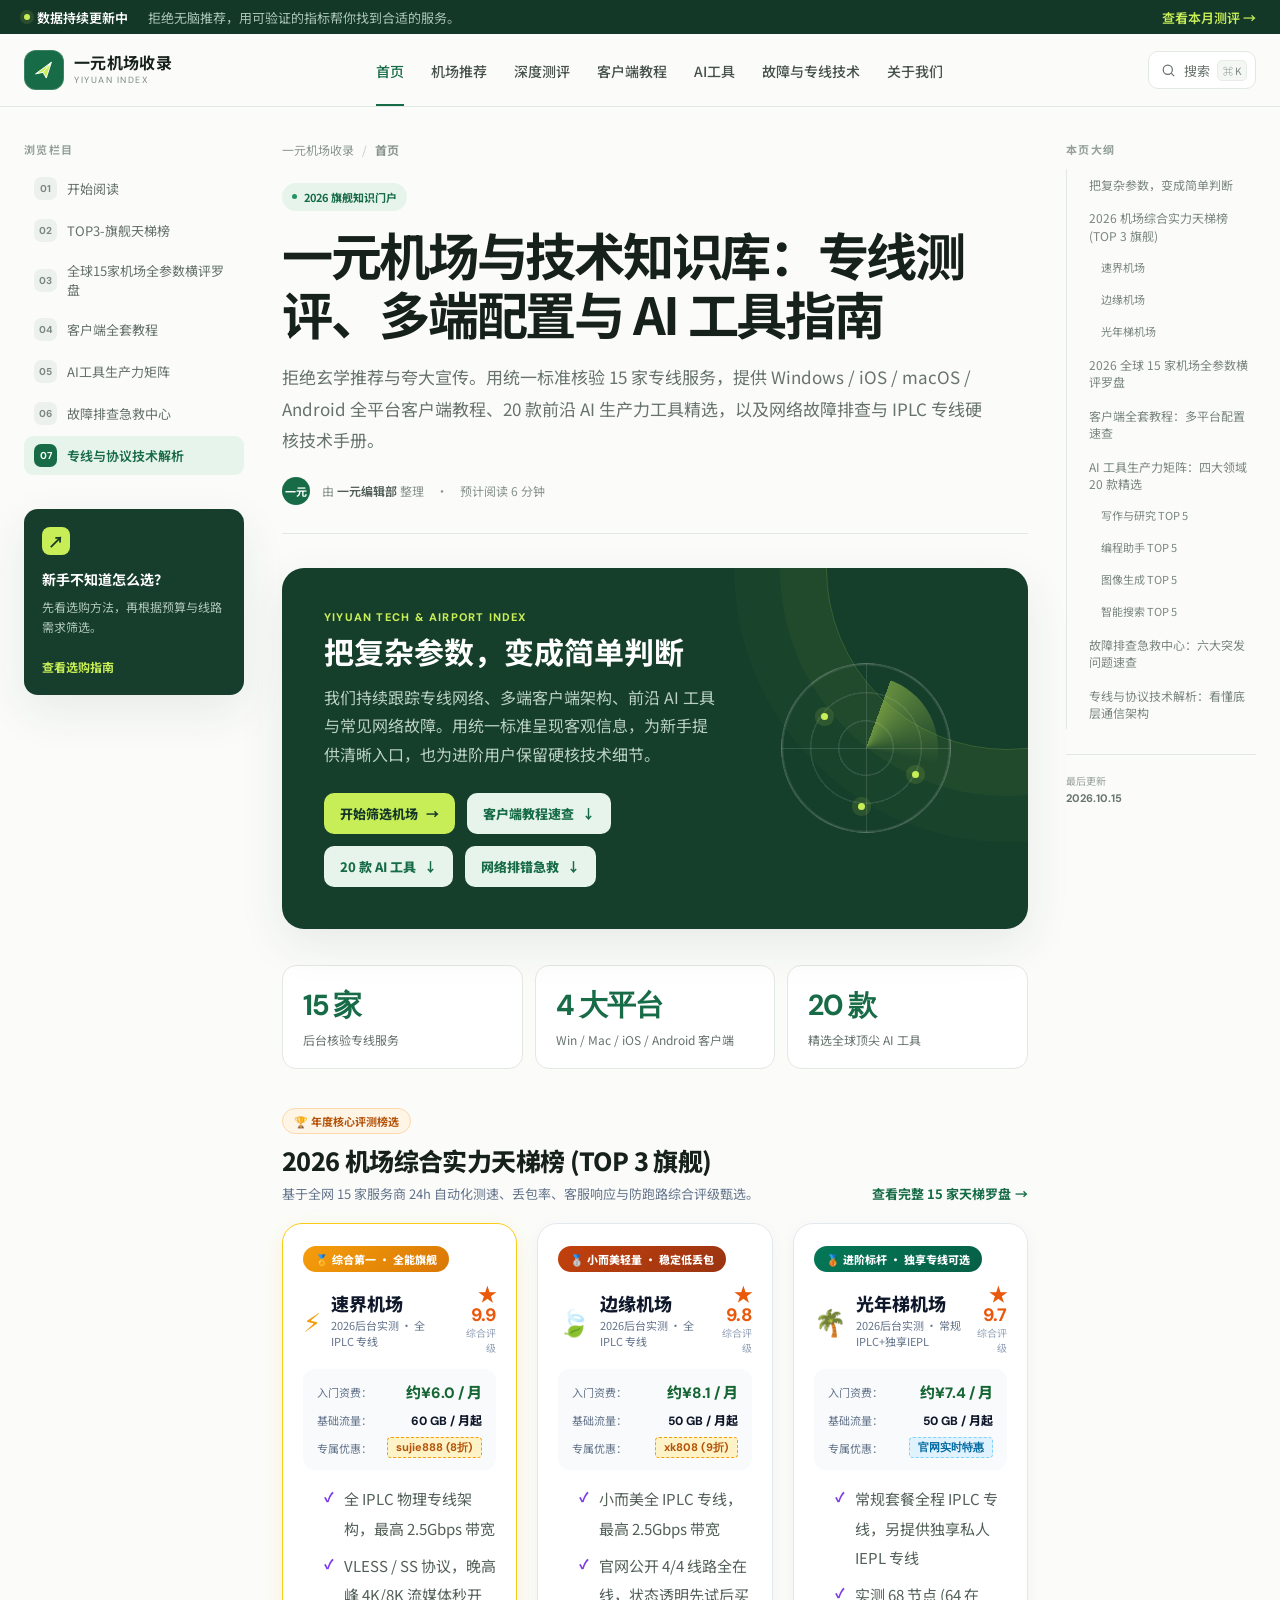
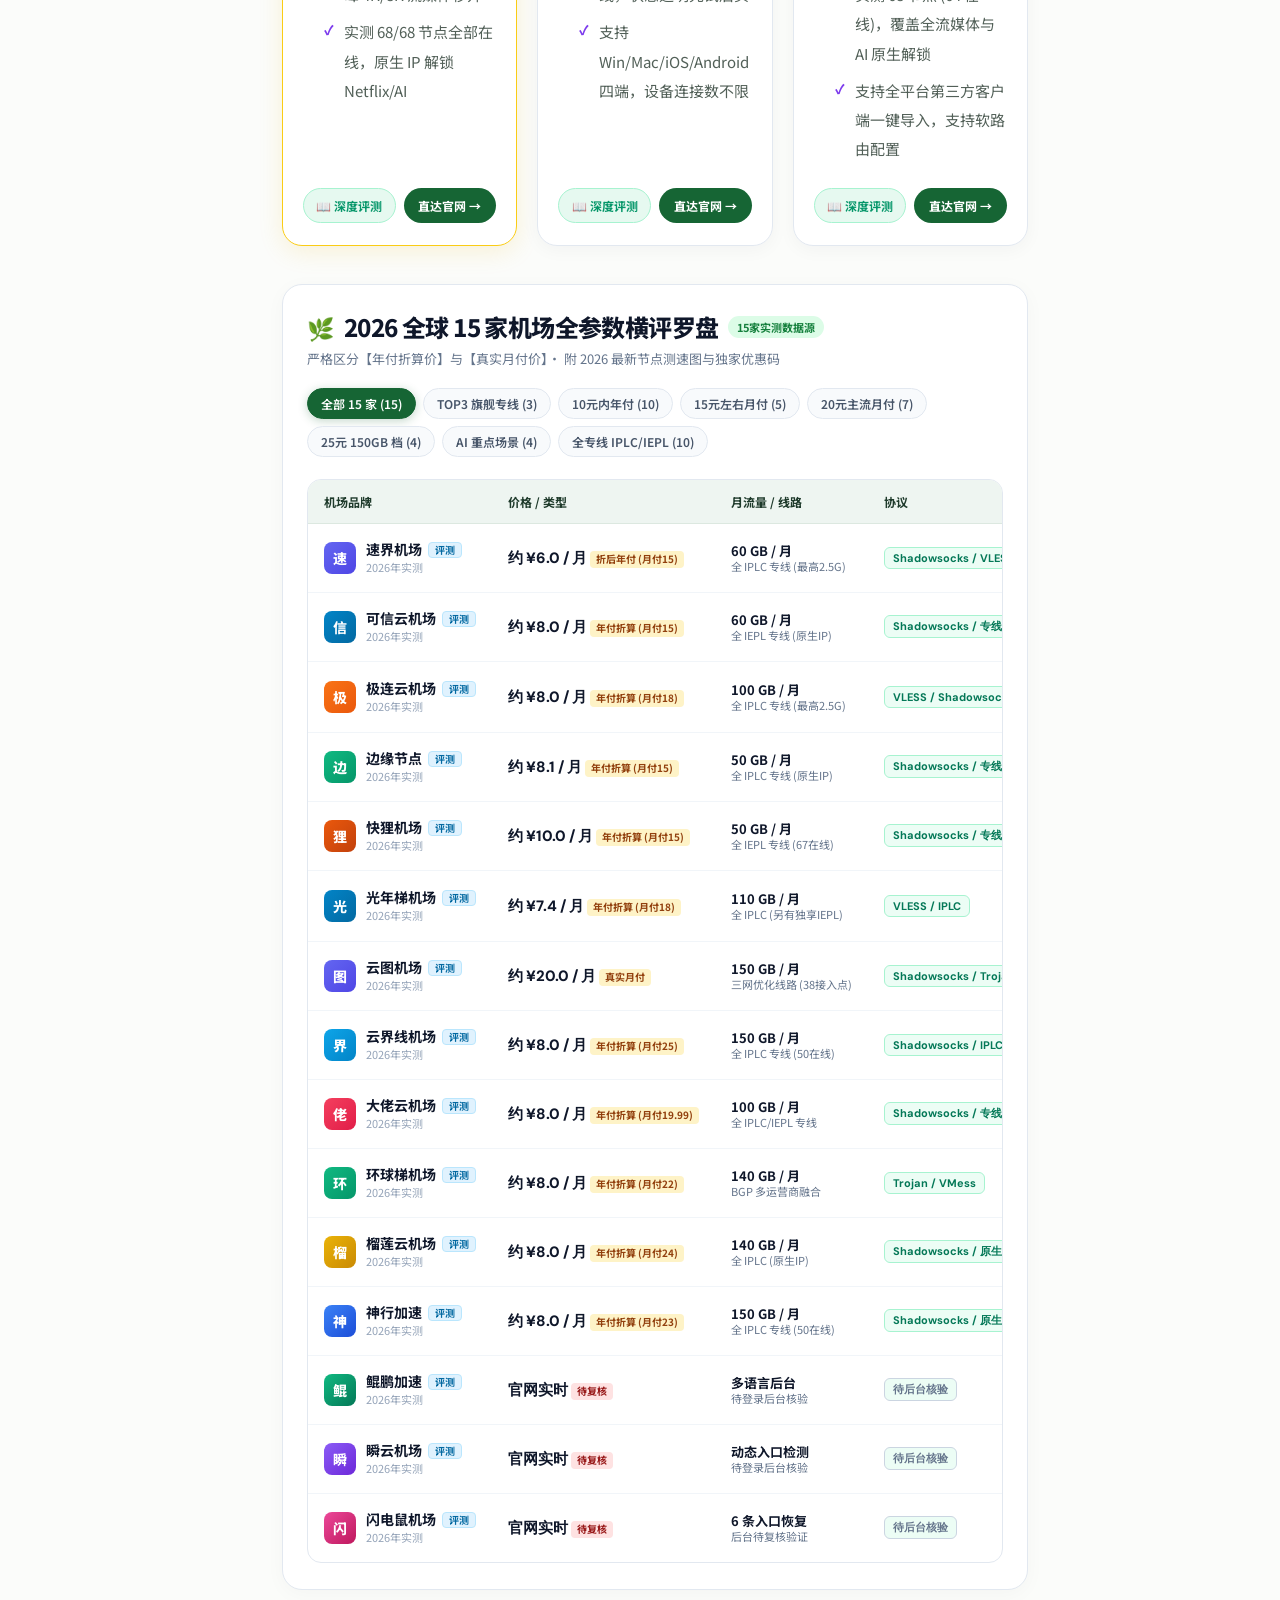
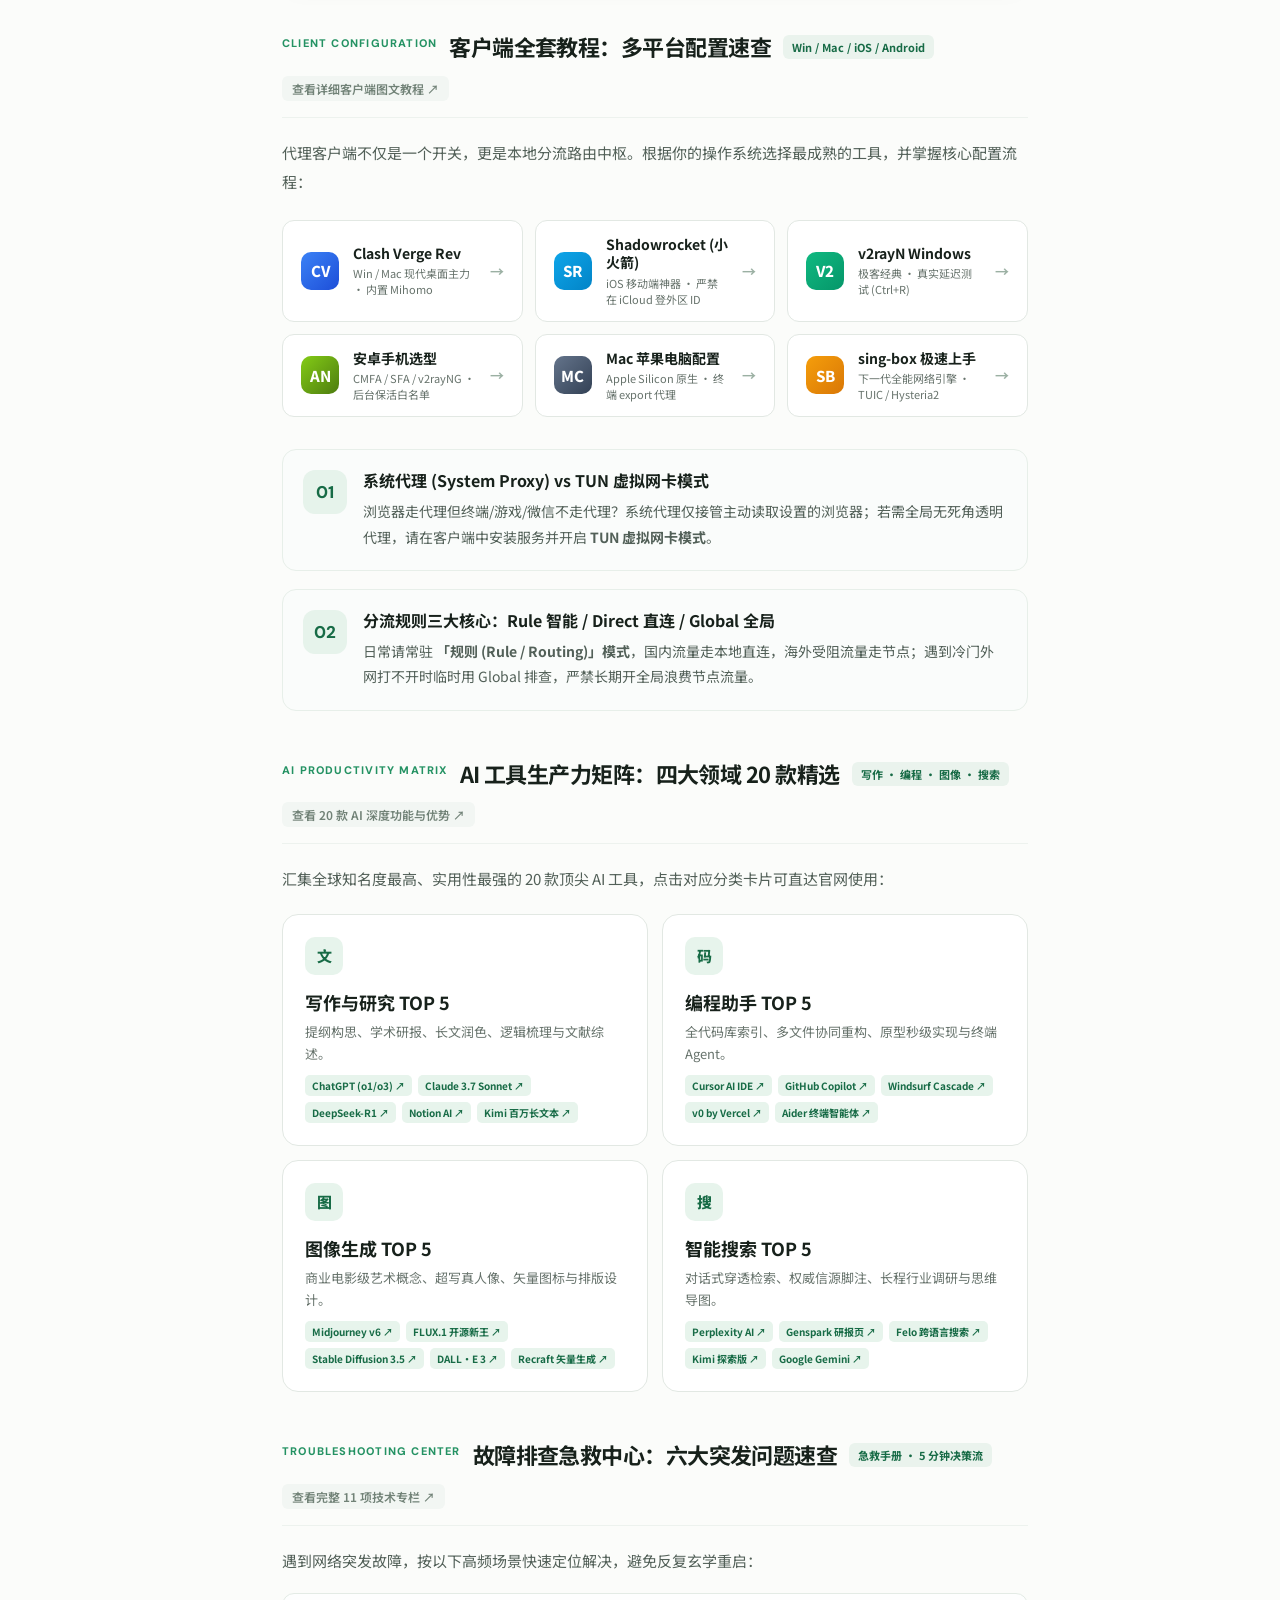
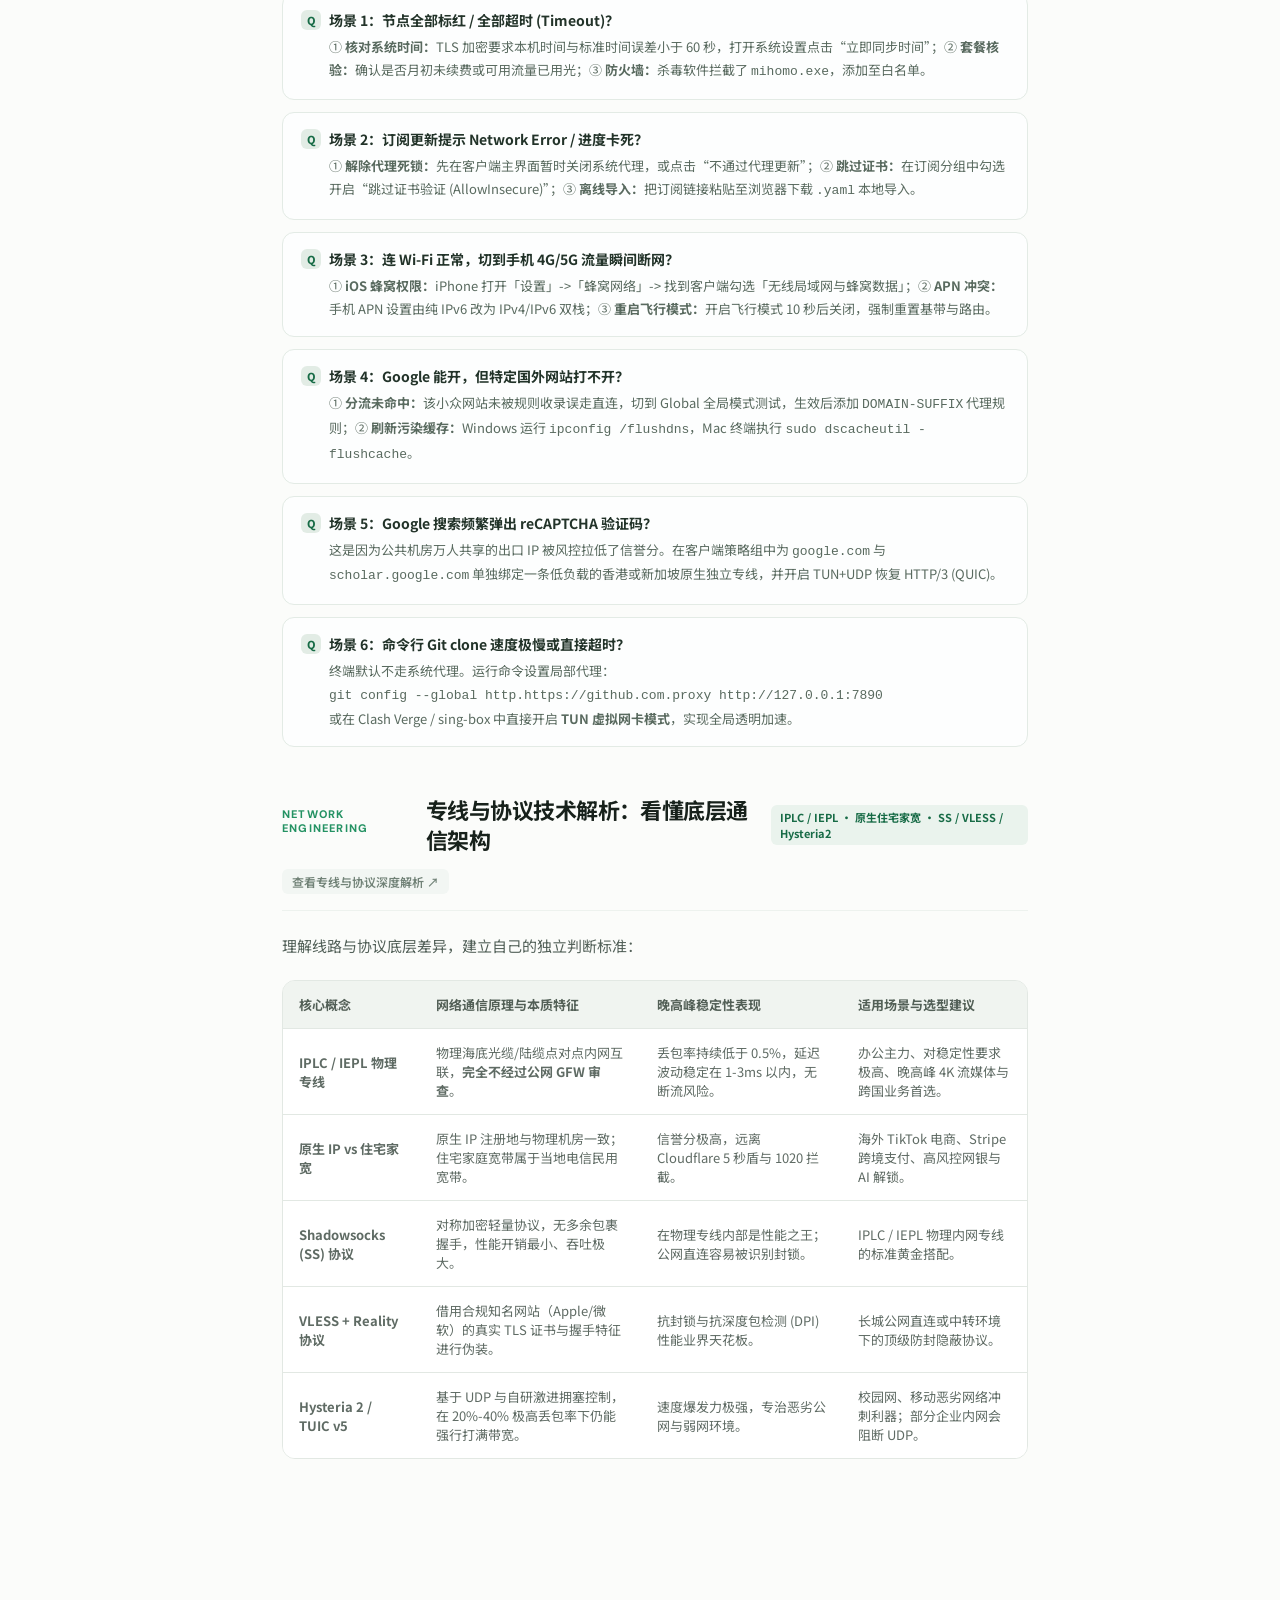
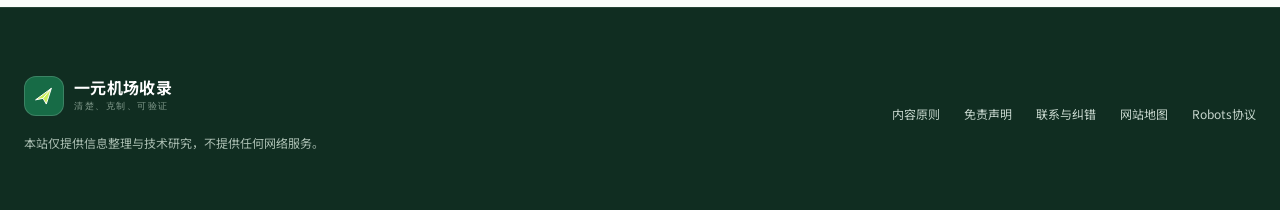
==== index.html @ 332f26b6 "Initial commit: yiyuanjc.net website with SEO, GEO, sitemap, robots, and reviews" ====
<!doctype html>
<html lang="zh-CN">
  <head>
    <meta charset="UTF-8" />
    <meta name="viewport" content="width=device-width, initial-scale=1.0" />
    <title>一元机场收录｜2026优质机场推荐·15家深度测评·IPLC专线与网络工具导航 (yiyuanjc.net)</title>
    <meta
      name="description"
      content="一元机场收录（yiyuanjc.net）提供全面客观的机场推荐、15家机场深度实测、IPLC/IEPL专线故障解析、Clash/Sing-box等全平台客户端配置教程及知名高效AI工具聚合导航。"
    />
    <meta
      name="keywords"
      content="一元机场, 机场推荐, 节点测评, IPLC专线, IEPL专线, 翻墙机场, 梯子推荐, 速界机场, 极连云, 边缘节点, 光年梯, Clash教程, Sing-box, AI工具导航, yiyuanjc.net"
    />
    <meta name="author" content="一元机场收录 (yiyuanjc.net)" />
    <meta name="robots" content="index, follow, max-image-preview:large, max-snippet:-1, max-video-preview:-1" />

    <!-- Canonical & Sitemap Links -->
    <link rel="canonical" href="https://yiyuanjc.net/" />
    <link rel="alternate" hreflang="zh-CN" href="https://yiyuanjc.net/" />
    <link rel="alternate" hreflang="x-default" href="https://yiyuanjc.net/" />
    <link rel="sitemap" type="application/xml" title="Sitemap" href="https://yiyuanjc.net/sitemap.xml" />

    <!-- Open Graph / Facebook / WeChat / Social -->
    <meta property="og:site_name" content="一元机场收录 (yiyuanjc.net)" />
    <meta property="og:type" content="website" />
    <meta property="og:title" content="一元机场收录｜理性选择网络服务与机场深度测评" />
    <meta
      property="og:description"
      content="拒绝盲目推荐，用客观、可验证的真实数据帮你筛选稳定网络服务：涵盖15家主流机场实测、IPLC专线对比与AI工具导航。"
    />
    <meta property="og:url" content="https://yiyuanjc.net/" />
    <meta property="og:locale" content="zh_CN" />

    <!-- Twitter Card -->
    <meta name="twitter:card" content="summary_large_image" />
    <meta name="twitter:title" content="一元机场收录｜理性选择网络服务与机场深度测评" />
    <meta
      name="twitter:description"
      content="拒绝盲目推荐，用客观、可验证的真实数据帮你筛选稳定网络服务：涵盖15家主流机场实测、IPLC专线对比与AI工具导航。"
    />
    <meta name="twitter:url" content="https://yiyuanjc.net/" />

    <!-- Traditional GEO Geotargeting Meta Tags -->
    <meta name="geo.region" content="HK" />
    <meta name="geo.placename" content="Hong Kong" />
    <meta name="geo.position" content="22.3193;114.1694" />
    <meta name="ICBM" content="22.3193, 114.1694" />
    <meta name="DC.title" content="一元机场收录 - yiyuanjc.net" />
    <meta name="DC.publisher" content="yiyuanjc.net" />
    <meta name="DC.language" content="zh-CN" />

    <!-- Generative Engine Optimization (GEO) & Schema.org JSON-LD Structured Data for AI Search Engines -->
    <script type="application/ld+json">
    {
      "@context": "https://schema.org",
      "@graph": [
        {
          "@type": "WebSite",
          "@id": "https://yiyuanjc.net/#website",
          "url": "https://yiyuanjc.net/",
          "name": "一元机场收录",
          "alternateName": ["yiyuanjc.net", "一元机场导航", "Yiyuan Index"],
          "description": "理性选择网络服务，提供机场推荐、15家机场深度实测、IPLC/IEPL专线科普、客户端配置教程及常用AI工具导航。",
          "inLanguage": "zh-CN",
          "publisher": {
            "@id": "https://yiyuanjc.net/#organization"
          }
        },
        {
          "@type": "Organization",
          "@id": "https://yiyuanjc.net/#organization",
          "name": "一元机场收录",
          "url": "https://yiyuanjc.net/",
          "logo": "https://yiyuanjc.net/favicon.ico",
          "description": "客观中立的网络服务评测与知识库整理平台。"
        },
        {
          "@type": "WebPage",
          "@id": "https://yiyuanjc.net/#webpage",
          "url": "https://yiyuanjc.net/",
          "name": "一元机场收录｜2026优质机场推荐·15家深度测评·IPLC专线与网络工具导航",
          "isPartOf": {
            "@id": "https://yiyuanjc.net/#website"
          },
          "about": {
            "@id": "https://yiyuanjc.net/#organization"
          },
          "description": "一元机场收录首页，收录速界机场、边缘节点、光年梯等优质服务商，提供延迟测速、套餐价格分析与使用教程。"
        },
        {
          "@type": "ItemList",
          "name": "热门收录机场测评推荐",
          "description": "经过实测与后台核验的主流网络加速服务商列表",
          "itemListElement": [
            {
              "@type": "ListItem",
              "position": 1,
              "name": "速界机场 (Speed World)",
              "description": "8条线路自动检测，全IPLC专线，60GB/月起，优惠码sujie888享8折，折后年付低至6元/月",
              "url": "https://yiyuanjc.net/review.html?id=speed"
            },
            {
              "@type": "ListItem",
              "position": 2,
              "name": "边缘节点 (EdgeNova)",
              "description": "4条线路状态透明，全IPLC专线，最高2.5Gbps，原生IP，多平台客户端支持",
              "url": "https://yiyuanjc.net/review.html?id=edge"
            },
            {
              "@type": "ListItem",
              "position": 3,
              "name": "光年梯机场 (Guangnian)",
              "description": "4/4入口全可用，68个节点，全IPLC专线，支持VLESS节点与独享IEPL线路",
              "url": "https://yiyuanjc.net/review.html?id=guangnian"
            },
            {
              "@type": "ListItem",
              "position": 4,
              "name": "可信云机场 (Kexin Cloud)",
              "description": "公开检测实时透明，全IEPL专线，60+海外节点，支持流媒体与AI解锁",
              "url": "https://yiyuanjc.net/review.html?id=kexin"
            }
          ]
        }
      ]
    }
    </script>

    <link rel="preconnect" href="https://fonts.googleapis.com" />
    <link rel="preconnect" href="https://fonts.gstatic.com" crossorigin />
    <link
      href="https://fonts.googleapis.com/css2?family=DM+Sans:wght@500;600;700&family=Noto+Sans+SC:wght@400;500;600;700;800&display=swap"
      rel="stylesheet"
    />
    <link rel="stylesheet" href="styles.css" />
    <link rel="stylesheet" href="review-styles.css" />
  </head>
  <body>
    <div class="reading-progress" id="reading-progress" aria-hidden="true"></div>

    <div class="notice-bar">
      <div class="shell notice-inner">
        <span><i></i> 数据持续更新中</span>
        <p>拒绝无脑推荐，用可验证的指标帮你找到合适的服务。</p>
        <a href="#reviews">查看本月测评 <span>→</span></a>
      </div>
    </div>

    <header class="site-header" id="site-header">
      <div class="shell header-inner">
        <a class="brand" href="#home" aria-label="一元机场收录首页">
          <span class="brand-mark" aria-hidden="true">
            <svg viewBox="0 0 40 40" role="img">
              <path d="M8 25.5 30.5 9l-7.2 22.5-4.7-8.1L8 25.5Z" />
              <path d="m18.6 23.4 11.9-14.4" />
            </svg>
          </span>
          <span class="brand-copy">
            <b>一元机场收录</b>
            <small>YIYUAN INDEX</small>
          </span>
        </a>

        <nav class="top-nav" id="top-nav" aria-label="主导航">
          <a href="#home" data-route="home">首页</a>
          <a href="#airports" data-route="airports">机场推荐</a>
          <a href="#reviews" data-route="reviews">深度测评</a>
          <a href="#clients" data-route="clients">客户端教程</a>
          <a href="#ai" data-route="ai">AI工具</a>
          <a href="#network" data-route="network">故障与专线技术</a>
          <a href="#about" data-route="about">关于我们</a>
        </nav>

        <div class="header-actions">
          <button class="search-trigger" id="search-trigger" type="button" aria-label="站内搜索">
            <svg viewBox="0 0 24 24" aria-hidden="true"><circle cx="11" cy="11" r="6.5"/><path d="m16 16 4 4"/></svg>
            <span>搜索</span>
            <kbd>⌘ K</kbd>
          </button>
          <button class="menu-toggle" id="menu-toggle" type="button" aria-label="展开导航" aria-expanded="false">
            <span></span><span></span><span></span>
          </button>
        </div>
      </div>
    </header>

    <div class="page-shell shell">
      <aside class="left-sidebar" id="left-sidebar" aria-label="栏目目录">
        <div class="sidebar-block">
          <p class="eyebrow">浏览栏目</p>
          <div class="section-nav" id="section-nav"></div>
        </div>
        <div class="side-card">
          <span class="side-card-icon">↗</span>
          <b>新手不知道怎么选？</b>
          <p>先看选购方法，再根据预算与线路需求筛选。</p>
          <a href="#airports" data-jump="airports">查看选购指南</a>
        </div>
      </aside>

      <main class="main-content" id="main-content" tabindex="-1"></main>

      <aside class="right-sidebar" aria-label="文章大纲">
        <div class="toc-wrap">
          <p class="eyebrow">本页大纲</p>
          <nav class="toc" id="toc"></nav>
          <div class="article-meta">
            <span>最后更新</span>
            <b id="updated-at">2026.10.15</b>
          </div>
        </div>
      </aside>
    </div>

    <footer class="site-footer">
      <div class="shell footer-inner">
        <div>
          <a class="brand footer-brand" href="#home">
            <span class="brand-mark" aria-hidden="true">
              <svg viewBox="0 0 40 40"><path d="M8 25.5 30.5 9l-7.2 22.5-4.7-8.1L8 25.5Z"/><path d="m18.6 23.4 11.9-14.4"/></svg>
            </span>
            <span class="brand-copy"><b>一元机场收录</b><small>清楚、克制、可验证</small></span>
          </a>
          <p>本站仅提供信息整理与技术研究，不提供任何网络服务。</p>
        </div>
        <div class="footer-links">
          <a href="#about">内容原则</a>
          <a href="#about">免责声明</a>
          <a href="#about">联系与纠错</a>
          <a href="sitemap.xml" target="_blank" rel="noopener">网站地图</a>
          <a href="robots.txt" target="_blank" rel="noopener">Robots协议</a>
        </div>
      </div>
    </footer>

    <div class="search-modal" id="search-modal" hidden>
      <div class="search-backdrop" data-close-search></div>
      <section class="search-panel" role="dialog" aria-modal="true" aria-labelledby="search-title">
        <div class="search-box">
          <svg viewBox="0 0 24 24" aria-hidden="true"><circle cx="11" cy="11" r="6.5"/><path d="m16 16 4 4"/></svg>
          <label class="sr-only" id="search-title" for="search-input">搜索站内文章</label>
          <input id="search-input" type="search" placeholder="搜索机场、客户端或技术问题…" autocomplete="off" />
          <button type="button" data-close-search>ESC</button>
        </div>
        <div class="search-results" id="search-results"></div>
      </section>
    </div>

    <script src="review-data.js"></script>
    <script src="app.js"></script>
  </body>
</html>
---- styles.css ----
:root {
  --ink: #17211b;
  --muted: #67736c;
  --line: #e2e8e3;
  --soft: #f4f7f3;
  --paper: #fbfcfa;
  --white: #ffffff;
  --green: #176b46;
  --green-2: #249263;
  --green-soft: #e7f4ec;
  --lime: #c8ee57;
  --amber: #b76516;
  --amber-soft: #fff5e8;
  --shadow: 0 16px 46px rgba(20, 52, 34, 0.09);
  --header-height: 72px;
}

* { box-sizing: border-box; }
html { scroll-behavior: smooth; scroll-padding-top: 104px; }
body {
  margin: 0;
  color: var(--ink);
  background: var(--paper);
  font-family: "Noto Sans SC", system-ui, sans-serif;
  -webkit-font-smoothing: antialiased;
}
a { color: inherit; text-decoration: none; }
button, input { font: inherit; }
button { color: inherit; }
svg { display: block; }
.shell { width: min(1440px, calc(100% - 48px)); margin-inline: auto; }
.sr-only { position: absolute; width: 1px; height: 1px; padding: 0; margin: -1px; overflow: hidden; clip: rect(0,0,0,0); white-space: nowrap; border: 0; }

.reading-progress { position: fixed; z-index: 100; top: 0; left: 0; height: 3px; width: 0; background: var(--lime); }
.notice-bar { color: #dbeae1; background: #143828; font-size: 13px; }
.notice-inner { min-height: 34px; display: flex; align-items: center; gap: 20px; }
.notice-inner > span { display: flex; align-items: center; gap: 7px; color: #fff; font-weight: 600; }
.notice-inner > span i { width: 6px; height: 6px; border-radius: 99px; background: var(--lime); box-shadow: 0 0 0 4px rgba(200,238,87,.12); }
.notice-inner p { margin: 0; flex: 1; color: #abc5b6; }
.notice-inner a { color: var(--lime); font-weight: 600; }
.notice-inner a span { display: inline-block; transition: transform .2s; }
.notice-inner a:hover span { transform: translateX(3px); }

.site-header { position: sticky; z-index: 50; top: 0; background: rgba(251,252,250,.94); border-bottom: 1px solid var(--line); backdrop-filter: blur(14px); }
.header-inner { min-height: var(--header-height); display: flex; align-items: center; gap: 28px; }
.brand { display: inline-flex; align-items: center; gap: 10px; flex: none; }
.brand-mark { width: 40px; height: 40px; display: grid; place-items: center; border-radius: 12px; color: white; background: var(--green); box-shadow: inset 0 0 0 1px rgba(255,255,255,.16); }
.brand-mark svg { width: 28px; height: 28px; fill: var(--lime); stroke: #fff; stroke-width: 1.4; stroke-linejoin: round; }
.brand-copy { display: grid; line-height: 1.1; gap: 5px; }
.brand-copy b { font-size: 16px; letter-spacing: .02em; }
.brand-copy small { color: #7b8980; font-family: "DM Sans", sans-serif; font-size: 9px; letter-spacing: .17em; }
.top-nav { display: flex; align-items: center; justify-content: center; gap: 3px; flex: 1; }
.top-nav a { position: relative; padding: 26px 12px 24px; color: #465149; font-size: 14px; font-weight: 500; white-space: nowrap; }
.top-nav a::after { content: ""; position: absolute; right: 12px; bottom: -1px; left: 12px; height: 2px; background: var(--green); transform: scaleX(0); transition: transform .2s; }
.top-nav a:hover, .top-nav a.active { color: var(--green); }
.top-nav a.active::after { transform: scaleX(1); }
.header-actions { display: flex; align-items: center; gap: 8px; }
.search-trigger { height: 38px; display: flex; align-items: center; gap: 7px; padding: 0 8px 0 11px; color: #667069; background: var(--white); border: 1px solid var(--line); border-radius: 10px; cursor: pointer; }
.search-trigger svg, .search-box svg { width: 17px; fill: none; stroke: currentColor; stroke-width: 1.7; }
.search-trigger span { font-size: 13px; }
kbd { padding: 2px 5px; color: #7c8780; background: var(--soft); border: 1px solid #e8ece8; border-radius: 5px; font-family: inherit; font-size: 10px; }
.menu-toggle { display: none; width: 40px; height: 40px; padding: 10px; background: transparent; border: 0; cursor: pointer; }
.menu-toggle span { display: block; width: 20px; height: 2px; margin: 4px 0; background: var(--ink); transition: .2s; }

.page-shell { display: grid; grid-template-columns: 220px minmax(0, 820px) 190px; justify-content: space-between; gap: 38px; padding-top: 34px; padding-bottom: 100px; }
.left-sidebar, .right-sidebar { min-width: 0; }
.sidebar-block, .toc-wrap { position: sticky; top: 105px; }
.eyebrow { margin: 0 0 12px; color: #94a098; font-family: "DM Sans", "Noto Sans SC", sans-serif; font-size: 11px; font-weight: 700; letter-spacing: .13em; text-transform: uppercase; }
.section-nav { display: grid; gap: 3px; }
.section-nav a { display: flex; align-items: center; gap: 10px; min-height: 39px; padding: 8px 10px; color: #647068; border-radius: 9px; font-size: 13px; transition: .2s; }
.section-nav a span { width: 23px; height: 23px; display: grid; place-items: center; color: #7b8880; background: #edf1ed; border-radius: 7px; font-family: "DM Sans", sans-serif; font-size: 10px; font-weight: 700; }
.section-nav a:hover { color: var(--ink); background: #f0f4f0; transform: translateX(2px); }
.section-nav a.active { color: var(--green); background: var(--green-soft); font-weight: 600; }
.section-nav a.active span { color: white; background: var(--green); }
.side-card { margin-top: 34px; padding: 18px; background: #173d2c; border-radius: 14px; color: white; box-shadow: var(--shadow); }
.side-card-icon { width: 28px; height: 28px; display: grid; place-items: center; margin-bottom: 14px; color: #163a2a; background: var(--lime); border-radius: 8px; font-weight: 800; }
.side-card b { display: block; font-size: 14px; }
.side-card p { margin: 8px 0 15px; color: #aec7b8; font-size: 12px; line-height: 1.7; }
.side-card a { color: var(--lime); font-size: 12px; font-weight: 700; }

.main-content { min-width: 0; outline: none; }
.breadcrumbs { display: flex; align-items: center; gap: 8px; margin-bottom: 22px; color: #89958d; font-size: 12px; }
.breadcrumbs a:hover { color: var(--green); }
.breadcrumbs span { color: #c1c9c3; }
.article-header { margin-bottom: 34px; padding-bottom: 28px; border-bottom: 1px solid var(--line); }
.category-pill { display: inline-flex; align-items: center; gap: 7px; margin-bottom: 14px; padding: 6px 10px; color: var(--green); background: var(--green-soft); border-radius: 999px; font-size: 11px; font-weight: 700; }
.category-pill::before { content: ""; width: 5px; height: 5px; border-radius: 99px; background: var(--green-2); }
h1 { max-width: 750px; margin: 0; font-size: clamp(34px, 4vw, 52px); line-height: 1.16; letter-spacing: -.045em; }
.article-lead { max-width: 700px; margin: 18px 0 0; color: var(--muted); font-size: 17px; line-height: 1.85; }
.byline { display: flex; align-items: center; gap: 12px; margin-top: 21px; color: #87928b; font-size: 12px; }
.byline .avatar { width: 28px; height: 28px; display: grid; place-items: center; color: white; background: var(--green); border-radius: 99px; font-size: 11px; font-weight: 700; }
.byline b { color: #4f5d54; font-weight: 600; }

.hero-panel { position: relative; min-height: 290px; display: grid; grid-template-columns: 1.25fr .75fr; align-items: center; gap: 24px; margin: 8px 0 36px; padding: 42px; overflow: hidden; color: white; background: #153e2b; border-radius: 22px; box-shadow: var(--shadow); }
.hero-panel::before { content: ""; position: absolute; width: 360px; height: 360px; right: -160px; top: -180px; border: 1px solid rgba(200,238,87,.2); border-radius: 50%; box-shadow: 0 0 0 46px rgba(200,238,87,.04), 0 0 0 92px rgba(200,238,87,.025); }
.hero-panel h2 { margin: 0 0 12px; font-size: 30px; line-height: 1.3; }
.hero-panel p { margin: 0 0 24px; color: #bad0c3; line-height: 1.8; }
.hero-cta { display: inline-flex; align-items: center; gap: 8px; padding: 11px 16px; color: #143828; background: var(--lime); border-radius: 10px; font-size: 13px; font-weight: 800; }
.radar { position: relative; width: 170px; height: 170px; justify-self: center; border: 1px solid rgba(255,255,255,.22); border-radius: 50%; background: repeating-radial-gradient(circle, transparent 0 26px, rgba(255,255,255,.1) 27px 28px); }
.radar::before, .radar::after { content: ""; position: absolute; background: rgba(255,255,255,.13); }
.radar::before { width: 1px; height: 100%; left: 50%; }
.radar::after { width: 100%; height: 1px; top: 50%; }
.radar .sweep { position: absolute; inset: 12px; border-radius: 50%; background: conic-gradient(from 20deg, rgba(200,238,87,.45), transparent 23%); animation: spin 5s linear infinite; }
.radar i { position: absolute; z-index: 2; width: 7px; height: 7px; background: var(--lime); border-radius: 50%; box-shadow: 0 0 0 6px rgba(200,238,87,.12); }
.radar i:nth-of-type(1) { left: 39px; top: 49px; }
.radar i:nth-of-type(2) { right: 31px; bottom: 54px; }
.radar i:nth-of-type(3) { left: 76px; bottom: 22px; }
@keyframes spin { to { transform: rotate(360deg); } }

.stat-grid { display: grid; grid-template-columns: repeat(3, 1fr); gap: 12px; margin: 28px 0 38px; }
.stat-card { padding: 20px; background: var(--white); border: 1px solid var(--line); border-radius: 14px; }
.stat-card strong { display: block; color: var(--green); font-family: "DM Sans", sans-serif; font-size: 29px; letter-spacing: -.03em; }
.stat-card span { display: block; margin-top: 5px; color: var(--muted); font-size: 12px; }
.content-section { margin: 0 0 48px; }
.content-section h2 { margin: 0 0 17px; font-size: 26px; line-height: 1.35; letter-spacing: -.025em; }
.content-section h3 { margin: 28px 0 10px; font-size: 18px; }
.content-section > p, .content-section li { color: #526058; font-size: 15px; line-height: 1.95; }
.content-section > p { margin: 0 0 16px; }
.content-section ul, .content-section ol { padding-left: 21px; }
.content-section li + li { margin-top: 7px; }
.section-kicker { display: block; margin-bottom: 8px; color: var(--green-2); font-family: "DM Sans", sans-serif; font-size: 11px; font-weight: 800; letter-spacing: .11em; }
.card-grid { display: grid; grid-template-columns: repeat(2, 1fr); gap: 14px; margin-top: 20px; }
.info-card { position: relative; min-height: 165px; padding: 22px; background: var(--white); border: 1px solid var(--line); border-radius: 15px; transition: .25s; }
.info-card:hover { border-color: #b9d6c5; box-shadow: 0 12px 30px rgba(30,75,49,.08); transform: translateY(-3px); }
.info-card .card-no { position: absolute; top: 18px; right: 18px; color: #c7d0ca; font-family: "DM Sans", sans-serif; font-size: 12px; font-weight: 700; }
.info-card .icon-chip { width: 36px; height: 36px; display: grid; place-items: center; margin-bottom: 17px; color: var(--green); background: var(--green-soft); border-radius: 10px; font-weight: 800; }
.info-card h3 { margin: 0 0 8px; font-size: 16px; }
.info-card p { margin: 0; color: var(--muted); font-size: 13px; line-height: 1.75; }
.callout { display: grid; grid-template-columns: auto 1fr; gap: 14px; margin: 22px 0; padding: 19px 20px; background: var(--amber-soft); border: 1px solid #f4dfc6; border-radius: 13px; }
.callout > span { width: 27px; height: 27px; display: grid; place-items: center; color: white; background: #d4832c; border-radius: 8px; font-weight: 800; }
.callout b { display: block; margin-bottom: 4px; color: #704416; font-size: 13px; }
.callout p { margin: 0; color: #8c643b; font-size: 13px; line-height: 1.7; }
.checklist { display: grid; gap: 10px; padding: 0 !important; list-style: none; }
.checklist li { position: relative; padding: 13px 16px 13px 42px; background: white; border: 1px solid var(--line); border-radius: 10px; }
.checklist li::before { content: "✓"; position: absolute; left: 14px; top: 13px; width: 19px; height: 19px; display: grid; place-items: center; color: white; background: var(--green-2); border-radius: 99px; font-size: 11px; font-weight: 800; }
.comparison { width: 100%; margin: 20px 0; overflow: hidden; border: 1px solid var(--line); border-collapse: separate; border-spacing: 0; border-radius: 13px; font-size: 13px; }
.comparison th, .comparison td { padding: 14px 16px; text-align: left; border-bottom: 1px solid var(--line); }
.comparison th { color: #536057; background: #f0f4f0; font-weight: 700; }
.comparison td { color: #5f6b64; background: white; }
.comparison tr:last-child td { border-bottom: 0; }
.tag { display: inline-block; padding: 3px 7px; color: var(--green); background: var(--green-soft); border-radius: 5px; font-size: 10px; font-weight: 700; }

.toc { display: grid; gap: 2px; padding-left: 12px; border-left: 1px solid var(--line); }
.toc a { position: relative; display: block; padding: 7px 0 7px 10px; color: #7a867e; font-size: 12px; line-height: 1.45; transition: .2s; }
.toc a::before { content: ""; position: absolute; width: 2px; height: 100%; left: -13px; top: 0; background: var(--green); transform: scaleY(0); transition: transform .2s; }
.toc a:hover, .toc a.active { color: var(--green); }
.toc a.active::before { transform: scaleY(1); }
.toc a.level-3 { padding-left: 22px; font-size: 11px; }
.article-meta { display: grid; gap: 3px; margin-top: 25px; padding-top: 18px; border-top: 1px solid var(--line); }
.article-meta span { color: #9aa39d; font-size: 10px; }
.article-meta b { color: #69756d; font-family: "DM Sans", sans-serif; font-size: 11px; }

.site-footer { color: #a9bdb1; background: #102d21; border-top: 1px solid #244334; }
.footer-inner { min-height: 210px; display: flex; align-items: center; justify-content: space-between; gap: 40px; }
.footer-brand { color: white; }
.footer-brand .brand-copy small { color: #829b8d; }
.footer-inner > div > p { margin: 18px 0 0; font-size: 12px; }
.footer-links { display: flex; gap: 24px; color: #c4d4cb; font-size: 12px; }
.footer-links a:hover { color: var(--lime); }

.search-modal[hidden] { display: none; }
.search-modal { position: fixed; z-index: 200; inset: 0; display: grid; place-items: start center; padding-top: 13vh; }
.search-backdrop { position: absolute; inset: 0; background: rgba(9,27,18,.68); backdrop-filter: blur(5px); }
.search-panel { position: relative; width: min(620px, calc(100% - 32px)); overflow: hidden; background: white; border-radius: 17px; box-shadow: 0 28px 80px rgba(0,0,0,.25); }
.search-box { height: 66px; display: flex; align-items: center; gap: 12px; padding: 0 18px; border-bottom: 1px solid var(--line); }
.search-box svg { width: 21px; color: #77837c; }
.search-box input { min-width: 0; flex: 1; border: 0; outline: 0; font-size: 15px; }
.search-box button { padding: 5px 7px; color: #849087; background: var(--soft); border: 0; border-radius: 5px; font-size: 10px; cursor: pointer; }
.search-results { max-height: 380px; overflow: auto; padding: 10px; }
.search-result { display: block; padding: 13px 14px; border-radius: 10px; }
.search-result:hover { background: var(--soft); }
.search-result b { display: block; margin-bottom: 3px; font-size: 13px; }
.search-result span, .empty-result { color: var(--muted); font-size: 11px; }
.empty-result { padding: 35px; text-align: center; }

@media (max-width: 1240px) {
  .shell { width: min(1160px, calc(100% - 36px)); }
  .brand-copy small { display: none; }
  .top-nav a { padding-inline: 8px; font-size: 13px; }
  .page-shell { grid-template-columns: 195px minmax(0, 1fr) 170px; gap: 24px; }
}
@media (max-width: 990px) {
  .notice-inner p { display: none; }
  .header-inner { min-height: 64px; }
  .top-nav { position: absolute; top: 64px; right: 0; left: 0; display: none; padding: 10px 18px 18px; background: var(--paper); border-bottom: 1px solid var(--line); box-shadow: var(--shadow); }
  .top-nav.open { display: grid; }
  .top-nav a { padding: 11px 12px; border-radius: 8px; }
  .top-nav a.active { background: var(--green-soft); }
  .top-nav a::after { display: none; }
  .header-actions { margin-left: auto; }
  .menu-toggle { display: block; }
  .page-shell { grid-template-columns: 190px minmax(0, 1fr); }
  .right-sidebar { display: none; }
}
@media (max-width: 720px) {
  .shell { width: min(100% - 28px, 680px); }
  .notice-inner { justify-content: space-between; }
  .notice-inner > span { font-size: 11px; }
  .notice-inner a { font-size: 11px; }
  .search-trigger span, .search-trigger kbd { display: none; }
  .search-trigger { width: 38px; justify-content: center; padding: 0; }
  .page-shell { display: block; padding-top: 18px; }
  .left-sidebar { margin-bottom: 28px; }
  .sidebar-block { position: static; }
  .sidebar-block .eyebrow { display: none; }
  .section-nav { display: flex; margin-inline: -14px; padding: 0 14px 10px; overflow-x: auto; scrollbar-width: none; }
  .section-nav::-webkit-scrollbar { display: none; }
  .section-nav a { flex: none; min-height: 36px; padding: 7px 11px; background: #f0f4f0; }
  .section-nav a span { display: none; }
  .side-card { display: none; }
  .article-header { margin-bottom: 26px; }
  h1 { font-size: 34px; }
  .article-lead { font-size: 15px; }
  .hero-panel { min-height: auto; display: block; padding: 28px; }
  .hero-panel h2 { font-size: 24px; }
  .radar { display: none; }
  .stat-grid { grid-template-columns: 1fr; }
  .stat-card { display: flex; align-items: center; justify-content: space-between; }
  .stat-card span { text-align: right; }
  .card-grid { grid-template-columns: 1fr; }
  .content-section h2 { font-size: 23px; }
  .comparison { display: block; overflow-x: auto; white-space: nowrap; }
  .footer-inner { min-height: 250px; display: grid; align-content: center; }
  .footer-links { flex-wrap: wrap; }
}

/* 15家机场推荐与对比矩阵专用样式 */
.airport-filter-bar { display: flex; gap: 8px; flex-wrap: wrap; margin: 20px 0 26px; }
.filter-btn { display: inline-flex; align-items: center; gap: 6px; padding: 8px 14px; background: #fff; border: 1px solid var(--line); border-radius: 999px; font-size: 13px; font-weight: 600; color: #536257; cursor: pointer; transition: all .2s; }
.filter-btn:hover { border-color: #bcd5c5; color: var(--green); background: #f6faf7; }
.filter-btn.active { background: var(--green); border-color: var(--green); color: #fff; box-shadow: 0 4px 14px rgba(23,107,70,0.22); }
.filter-btn .filter-count { display: inline-grid; place-items: center; min-width: 18px; height: 18px; padding: 0 5px; font-size: 10px; font-weight: 700; border-radius: 99px; background: #edf2ee; color: #627267; font-family: "DM Sans", sans-serif; }
.filter-btn.active .filter-count { background: rgba(255,255,255,0.22); color: #fff; }

.airport-rec-list { display: grid; gap: 22px; margin-top: 14px; }
.airport-rec-card { background: #fff; border: 1px solid var(--line); border-radius: 18px; padding: 26px; transition: transform .25s ease, box-shadow .25s ease, border-color .25s ease; position: relative; }
.airport-rec-card:hover { transform: translateY(-3px); box-shadow: 0 16px 36px rgba(20,52,34,0.08); border-color: #b3d4be; }
.airport-rec-card.pending-review { background: linear-gradient(155deg, #ffffff, #fffcf6); border-color: #eee1ce; }

.rec-top-meta { display: flex; align-items: center; justify-content: space-between; gap: 12px; margin-bottom: 16px; flex-wrap: wrap; }
.rec-badge-group { display: flex; align-items: center; gap: 8px; flex-wrap: wrap; }
.rec-rank { display: inline-block; padding: 3px 9px; font-family: "DM Sans", sans-serif; font-size: 11px; font-weight: 800; color: #176b46; background: #e7f4ec; border-radius: 6px; letter-spacing: .03em; }
.rec-category-tag { font-size: 11px; font-weight: 600; color: #495e51; background: #f0f5f1; padding: 3px 9px; border-radius: 6px; }
.rec-status-tag { display: inline-flex; align-items: center; gap: 5px; font-size: 11px; font-weight: 700; padding: 4px 11px; border-radius: 99px; }
.rec-status-tag.verified { color: #176b46; background: #e7f4ec; border: 1px solid #c9e3d2; }
.rec-status-tag.pending { color: #a05a18; background: #fff5e8; border: 1px solid #f0dec5; }

.rec-header { display: flex; align-items: center; justify-content: space-between; gap: 16px; margin-bottom: 14px; flex-wrap: wrap; }
.rec-brand { display: flex; align-items: center; gap: 14px; }
.rec-logo { width: 50px; height: 50px; border-radius: 14px; display: grid; place-items: center; font-size: 22px; font-weight: 800; color: #fff; flex: none; box-shadow: inset 0 0 0 1px rgba(255,255,255,0.22); }
.rec-logo.logo-violet { background: linear-gradient(135deg, #6366f1, #4f46e5); }
.rec-logo.logo-blue { background: linear-gradient(135deg, #0284c7, #0369a1); }
.rec-logo.logo-coral { background: linear-gradient(135deg, #f97316, #ea580c); }
.rec-logo.logo-green { background: linear-gradient(135deg, #10b981, #059669); }
.rec-name-box h3 { margin: 0; font-size: 21px; font-weight: 700; color: var(--ink); line-height: 1.25; }
.rec-name-box small { display: block; margin-top: 3px; font-family: "DM Sans", sans-serif; font-size: 13px; color: #829186; font-weight: 500; }
.rec-price-box { text-align: right; }
.rec-price-label { display: block; font-size: 10px; color: #8e9b92; text-transform: uppercase; letter-spacing: .06em; margin-bottom: 2px; }
.rec-price-val { display: block; font-family: "DM Sans", sans-serif; font-size: 22px; font-weight: 800; color: #176b46; line-height: 1.2; }

.rec-tags-row { display: flex; gap: 6px; flex-wrap: wrap; margin-bottom: 14px; }
.rec-tag-pill { font-size: 11px; padding: 4px 9px; border-radius: 6px; background: #f2f6f3; color: #435b4c; font-weight: 500; border: 1px solid #e1ebe3; }

.rec-quote-box { padding: 13px 18px; background: #f8faf8; border-left: 3px solid #176b46; border-radius: 0 10px 10px 0; margin-bottom: 16px; font-size: 13px; line-height: 1.75; color: #3d4f44; }
.rec-quote-box strong { color: #176b46; font-weight: 700; margin-right: 4px; }

.rec-specs-grid { display: grid; grid-template-columns: repeat(4, 1fr); gap: 10px; margin-bottom: 14px; }
.rec-spec-item { padding: 11px 13px; background: #fafcfb; border: 1px solid #e5ede7; border-radius: 11px; }
.rec-spec-item label { display: block; font-size: 10px; color: #87948b; font-weight: 700; margin-bottom: 4px; text-transform: uppercase; letter-spacing: .03em; }
.rec-spec-item span { display: block; font-size: 12px; font-weight: 600; color: #2d3b32; line-height: 1.45; }

.rec-caution-box { display: flex; align-items: flex-start; gap: 8px; padding: 11px 15px; background: #fff9f0; border: 1px solid #f6e6cd; border-radius: 10px; font-size: 12px; color: #8a6234; line-height: 1.6; margin-bottom: 16px; }
.rec-caution-box i { color: #d97706; font-style: normal; font-weight: 800; font-size: 13px; flex: none; line-height: 1.4; }

.rec-actions-bar { display: flex; gap: 10px; align-items: center; flex-wrap: wrap; margin-top: 14px; }
.btn-official { display: inline-flex; align-items: center; gap: 8px; padding: 10px 20px; color: #143828; background: var(--lime); border-radius: 10px; font-size: 13px; font-weight: 800; text-decoration: none; transition: all .2s; box-shadow: 0 4px 14px rgba(200,238,87,0.38); }
.btn-official:hover { transform: translateY(-2px); box-shadow: 0 6px 20px rgba(200,238,87,0.55); color: #102d20; }
.btn-review { display: inline-flex; align-items: center; gap: 8px; padding: 9px 18px; color: #176b46; background: #e7f4ec; border: 1px solid #cce5d5; border-radius: 10px; font-size: 13px; font-weight: 700; text-decoration: none; transition: all .2s; }
.btn-review:hover { background: #d4ecde; transform: translateY(-2px); color: #115335; }

/* 速查矩阵表格样式 */
.rec-matrix-wrap { overflow-x: auto; margin: 24px 0 38px; border: 1px solid var(--line); border-radius: 14px; background: #fff; box-shadow: 0 4px 20px rgba(20,52,34,0.03); }
.rec-matrix-table { width: 100%; border-collapse: collapse; font-size: 13px; white-space: nowrap; }
.rec-matrix-table th { background: #f2f7f4; color: #3b4e42; font-weight: 700; padding: 14px 16px; text-align: left; border-bottom: 1px solid var(--line); font-size: 12px; }
.rec-matrix-table td { padding: 14px 16px; border-bottom: 1px solid #edf2ee; color: #48564d; vertical-align: middle; }
.rec-matrix-table tr:hover td { background: #f8faf8; }
.rec-matrix-table tr:last-child td { border-bottom: 0; }
.matrix-brand { display: flex; align-items: center; gap: 10px; font-weight: 700; color: var(--ink); }
.matrix-logo { width: 28px; height: 28px; border-radius: 8px; display: grid; place-items: center; font-size: 13px; font-weight: 800; color: #fff; flex: none; }
.matrix-actions { display: flex; align-items: center; gap: 8px; }
.table-btn-official { padding: 5px 10px; border-radius: 6px; background: var(--lime); color: #143828; font-size: 11px; font-weight: 800; text-decoration: none; display: inline-flex; align-items: center; gap: 4px; }
.table-btn-official:hover { opacity: .9; }
.table-btn-review { padding: 4px 9px; border-radius: 6px; background: #e7f4ec; color: #176b46; border: 1px solid #cce5d5; font-size: 11px; font-weight: 700; text-decoration: none; }
.table-btn-review:hover { background: #d7ecdf; }

@media (max-width: 720px) {
  .rec-specs-grid { grid-template-columns: 1fr 1fr; }
  .rec-header { flex-direction: column; align-items: flex-start; gap: 12px; }
  .rec-price-box { text-align: left; }
  .rec-actions-bar { width: 100%; }
  .btn-official, .btn-review { flex: 1; justify-content: center; text-align: center; }
}

/* 客户端教程专题专属增强样式 */
.client-quick-nav { display: grid; grid-template-columns: repeat(3, 1fr); gap: 12px; margin: 24px 0 32px; }
.client-quick-card { display: flex; align-items: center; gap: 14px; padding: 14px 18px; background: #fff; border: 1px solid var(--line); border-radius: 12px; transition: all .2s ease; text-decoration: none; color: var(--ink); }
.client-quick-card:hover { border-color: #b9d8c4; transform: translateY(-2px); box-shadow: 0 10px 24px rgba(20,52,34,0.06); }
.client-quick-card .c-icon { width: 38px; height: 38px; border-radius: 10px; display: grid; place-items: center; font-size: 15px; font-weight: 800; color: #fff; flex: none; }
.client-quick-card .c-icon.c-verge { background: linear-gradient(135deg, #3b82f6, #1d4ed8); }
.client-quick-card .c-icon.c-rocket { background: linear-gradient(135deg, #0ea5e9, #0284c7); }
.client-quick-card .c-icon.c-v2ray { background: linear-gradient(135deg, #10b981, #059669); }
.client-quick-card .c-icon.c-android { background: linear-gradient(135deg, #84cc16, #4d7c0f); }
.client-quick-card .c-icon.c-mac { background: linear-gradient(135deg, #64748b, #334155); }
.client-quick-card .c-icon.c-singbox { background: linear-gradient(135deg, #f59e0b, #d97706); }
.client-quick-card .c-meta { flex: 1; min-width: 0; }
.client-quick-card .c-meta strong { display: block; font-size: 14px; line-height: 1.3; }
.client-quick-card .c-meta span { display: block; font-size: 11px; color: var(--muted); margin-top: 3px; }
.client-quick-card .c-arrow { color: #9bb0a3; font-weight: 700; font-size: 14px; transition: transform .2s; }
.client-quick-card:hover .c-arrow { color: var(--green); transform: translateX(3px); }

.tutorial-block { background: #fff; border: 1px solid var(--line); border-radius: 18px; padding: 30px; margin: 28px 0; box-shadow: 0 4px 18px rgba(20,52,34,0.03); }
.tutorial-header-bar { display: flex; align-items: center; justify-content: space-between; gap: 14px; flex-wrap: wrap; margin-bottom: 20px; padding-bottom: 16px; border-bottom: 1px solid #edf2ee; }
.tutorial-title-group { display: flex; align-items: center; gap: 12px; }
.tutorial-title-group h2 { margin: 0; font-size: 22px; }
.platform-tag { font-size: 11px; font-weight: 700; padding: 4px 9px; border-radius: 6px; background: #eaf3ed; color: var(--green); }
.back-top-link { display: inline-flex; align-items: center; gap: 4px; font-size: 12px; color: #718277; font-weight: 600; text-decoration: none; padding: 4px 10px; border-radius: 6px; background: #f2f6f3; transition: all .2s; }
.back-top-link:hover { color: var(--green); background: #e3ede6; }

.step-flow-list { display: grid; gap: 18px; margin: 22px 0; }
.step-item { display: grid; grid-template-columns: 44px 1fr; gap: 16px; padding: 20px; background: #fafcfb; border: 1px solid #e7efe9; border-radius: 14px; transition: border-color .2s; }
.step-item:hover { border-color: #b5d5bf; }
.step-num { width: 44px; height: 44px; border-radius: 12px; background: #e6f3eb; color: var(--green); display: grid; place-items: center; font-family: "DM Sans", sans-serif; font-size: 17px; font-weight: 800; }
.step-body h4 { margin: 0 0 8px; font-size: 16px; color: var(--ink); line-height: 1.35; }
.step-body p { margin: 0 0 10px; color: #526058; font-size: 14px; line-height: 1.8; }
.step-body p:last-child { margin-bottom: 0; }

.code-box { background: #13241b; color: #d6e8dd; border-radius: 10px; padding: 14px 16px; font-family: "SFMono-Regular", Consolas, "Liberation Mono", Menlo, monospace; font-size: 12px; line-height: 1.65; overflow-x: auto; margin: 12px 0; }
.code-box code { color: #9fe2bf; }
.code-comment { color: #6e8d7c; }

.troubleshoot-grid { display: grid; gap: 12px; margin: 18px 0; }
.trouble-card { padding: 16px 18px; background: #fdfefe; border: 1px solid #e3ebe5; border-radius: 12px; }
.trouble-card strong { display: flex; align-items: center; gap: 8px; font-size: 14px; color: #223329; margin-bottom: 6px; }
.trouble-card strong::before { content: "Q"; width: 20px; height: 20px; border-radius: 6px; background: #e2ece5; color: var(--green); display: grid; place-items: center; font-size: 11px; font-weight: 800; flex: none; }
.trouble-card p { margin: 0; font-size: 13px; color: #596a5f; line-height: 1.75; padding-left: 28px; }

.download-link-bar { display: flex; align-items: center; justify-content: space-between; gap: 12px; padding: 14px 18px; background: #f1f7f3; border-radius: 11px; margin-top: 20px; flex-wrap: wrap; }
.download-link-bar span { font-size: 13px; color: #3d5244; font-weight: 600; }
.btn-dl { display: inline-flex; align-items: center; gap: 6px; padding: 7px 14px; border-radius: 8px; background: var(--green); color: #fff; font-size: 12px; font-weight: 700; text-decoration: none; transition: background .2s; }
.btn-dl:hover { background: var(--green-2); }

@media (max-width: 900px) {
  .client-quick-nav { grid-template-columns: repeat(2, 1fr); }
}
@media (max-width: 600px) {
  .client-quick-nav { grid-template-columns: 1fr; }
  .step-item { grid-template-columns: 1fr; gap: 10px; }
  .step-num { width: 34px; height: 34px; font-size: 14px; }
  .tutorial-block { padding: 20px 16px; }
}

/* AI 工具专题专属增强样式 */
.ai-hub-grid { display: grid; grid-template-columns: repeat(2, 1fr); gap: 14px; margin: 20px 0 32px; }
.ai-hub-card { display: block; padding: 22px; background: #fff; border: 1px solid var(--line); border-radius: 16px; transition: all .25s ease; text-decoration: none; color: var(--ink); }
.ai-hub-card:hover { border-color: #b3d5bf; transform: translateY(-3px); box-shadow: 0 12px 30px rgba(20,52,34,0.07); }
.ai-hub-card .icon-chip { width: 38px; height: 38px; display: grid; place-items: center; margin-bottom: 14px; color: var(--green); background: var(--green-soft); border-radius: 10px; font-weight: 800; font-size: 15px; }
.ai-hub-card h3 { margin: 0 0 6px; font-size: 18px; color: var(--ink); display: flex; align-items: center; justify-content: space-between; }
.ai-hub-card h3 span { font-size: 13px; color: #7f9185; font-weight: 500; }
.ai-hub-card p { margin: 0; color: var(--muted); font-size: 13px; line-height: 1.7; }

.ai-tool-list { display: grid; gap: 20px; margin: 22px 0 36px; }
.ai-card { background: #fff; border: 1px solid var(--line); border-radius: 16px; padding: 24px; transition: all .2s ease; position: relative; }
.ai-card:hover { border-color: #b5d5bf; box-shadow: 0 10px 28px rgba(20,52,34,0.06); }
.ai-card-header { display: flex; align-items: center; justify-content: space-between; gap: 14px; flex-wrap: wrap; margin-bottom: 16px; padding-bottom: 14px; border-bottom: 1px solid #edf2ee; }
.ai-brand-group { display: flex; align-items: center; gap: 12px; }
.ai-logo-pill { width: 40px; height: 40px; border-radius: 11px; display: grid; place-items: center; font-size: 16px; font-weight: 800; color: #fff; flex: none; }
.ai-logo-pill.p-writing { background: linear-gradient(135deg, #10b981, #059669); }
.ai-logo-pill.p-coding { background: linear-gradient(135deg, #6366f1, #4f46e5); }
.ai-logo-pill.p-image { background: linear-gradient(135deg, #ec4899, #be185d); }
.ai-logo-pill.p-search { background: linear-gradient(135deg, #0284c7, #0369a1); }
.ai-name-box h3 { margin: 0; font-size: 18px; font-weight: 700; color: var(--ink); }
.ai-name-box small { display: block; margin-top: 2px; font-size: 12px; color: #7f9185; }
.ai-official-btn { display: inline-flex; align-items: center; gap: 6px; padding: 7px 14px; border-radius: 8px; background: var(--green); color: #fff; font-size: 12px; font-weight: 700; text-decoration: none; transition: background .2s; }
.ai-official-btn:hover { background: var(--green-2); color: #fff; }

.ai-details-grid { display: grid; grid-template-columns: 1fr 1fr; gap: 14px; margin-top: 12px; }
.ai-detail-block { padding: 14px 16px; background: #fafcfb; border: 1px solid #e7efe9; border-radius: 11px; }
.ai-detail-block label { display: block; font-size: 11px; font-weight: 800; color: var(--green); margin-bottom: 6px; text-transform: uppercase; letter-spacing: .04em; }
.ai-detail-block p { margin: 0; font-size: 13px; color: #4a5c51; line-height: 1.75; }

@media (max-width: 768px) {
  .ai-hub-grid { grid-template-columns: 1fr; }
  .ai-details-grid { grid-template-columns: 1fr; }
}

/* 图1 TOP 4 旗舰天梯榜专用样式 */
.top4-ladder-wrap { margin: 28px 0 38px; }
.top4-header-badge { display: inline-flex; align-items: center; gap: 6px; padding: 4px 11px; background: #fff5e6; color: #b45309; border: 1px solid #fed7aa; border-radius: 99px; font-size: 11px; font-weight: 700; margin-bottom: 10px; }
.top4-header-row { display: flex; align-items: flex-end; justify-content: space-between; gap: 16px; margin-bottom: 20px; flex-wrap: wrap; }
.top4-header-row h2 { margin: 0; font-size: 25px; font-weight: 800; color: var(--ink); }
.top4-header-row p { margin: 6px 0 0; color: #64748b; font-size: 13px; }
.top4-jump-link { color: var(--green); font-size: 13px; font-weight: 700; text-decoration: none; display: inline-flex; align-items: center; gap: 4px; }
.top4-jump-link:hover { text-decoration: underline; }

.top4-grid { display: grid; grid-template-columns: repeat(3, 1fr); gap: 20px; align-items: stretch; }
.ladder-card { background: #fff; border: 1.5px solid #e2e8f0; border-radius: 20px; padding: 22px 20px; position: relative; transition: all .25s ease; display: flex; flex-direction: column; box-shadow: 0 4px 18px rgba(15,23,42,0.04); }
.ladder-card:hover { transform: translateY(-4px); box-shadow: 0 16px 36px rgba(15,23,42,0.08); border-color: #cbd5e1; }
.ladder-card.rank-1 { border-color: #facc15; box-shadow: 0 6px 24px rgba(234,179,8,0.14); }

.ladder-badge-pill { display: inline-flex; align-items: center; gap: 4px; padding: 5px 12px; border-radius: 99px; font-size: 11px; font-weight: 800; color: #fff; margin-bottom: 14px; align-self: flex-start; }
.ladder-badge-pill.badge-gold { background: linear-gradient(135deg, #f59e0b, #d97706); }
.ladder-badge-pill.badge-navy { background: linear-gradient(135deg, #1e293b, #0f172a); }
.ladder-badge-pill.badge-copper { background: linear-gradient(135deg, #c2410c, #9a3412); }
.ladder-badge-pill.badge-green { background: linear-gradient(135deg, #047857, #065f46); }

.ladder-brand-row { display: flex; align-items: center; justify-content: space-between; gap: 8px; margin-bottom: 14px; }
.ladder-brand-left { display: flex; align-items: center; gap: 10px; }
.ladder-brand-icon { font-size: 26px; line-height: 1; display: inline-block; }
.ladder-brand-text h3 { margin: 0; font-size: 18px; font-weight: 800; color: #0f172a; line-height: 1.25; }
.ladder-brand-text small { display: block; font-size: 11px; color: #64748b; margin-top: 3px; }

.ladder-score { text-align: right; }
.ladder-score strong { display: block; font-family: "DM Sans", sans-serif; font-size: 18px; font-weight: 800; color: #ea580c; line-height: 1.1; }
.ladder-score small { display: block; font-size: 10px; color: #94a3b8; }

.ladder-specs { background: #f8fafc; border-radius: 12px; padding: 12px 14px; margin-bottom: 14px; }
.ladder-spec-row { display: flex; justify-content: space-between; align-items: center; font-size: 12px; margin-bottom: 8px; }
.ladder-spec-row:last-child { margin-bottom: 0; }
.ladder-spec-label { color: #64748b; font-size: 11px; }
.ladder-spec-val { font-weight: 800; color: #0f172a; font-family: "DM Sans", "Noto Sans SC", sans-serif; }
.ladder-spec-val.price { color: #166534; font-size: 15px; font-weight: 800; }

.ladder-coupon-pill { display: inline-flex; align-items: center; padding: 2px 8px; background: #fef3c7; border: 1px dashed #f59e0b; border-radius: 4px; font-family: "DM Sans", monospace; font-size: 11px; font-weight: 800; color: #b45309; }

.ladder-features { list-style: none; padding: 0; margin: 0 0 16px; font-size: 12px; line-height: 1.65; color: #334155; flex: 1; }
.ladder-features li { position: relative; padding-left: 20px; margin-bottom: 8px; }
.ladder-features li::before { content: "✓"; position: absolute; left: 0; color: #7c3aed; font-weight: 900; font-size: 13px; }

.ladder-actions { display: grid; grid-template-columns: 1fr 1fr; gap: 8px; margin-top: auto; }
.btn-ladder-review { padding: 8px 12px; text-align: center; background: #e6f9f0; color: #059669; font-size: 12px; font-weight: 700; border-radius: 99px; text-decoration: none; border: 1px solid #a7f3d0; transition: all .2s; display: inline-flex; align-items: center; justify-content: center; gap: 4px; }
.btn-ladder-review:hover { background: #d1fae5; color: #047857; border-color: #6ee7b7; }
.btn-ladder-official { padding: 8px 14px; text-align: center; background: #166534; color: #fff; font-size: 12px; font-weight: 700; border-radius: 99px; text-decoration: none; transition: all .2s; display: inline-flex; align-items: center; justify-content: center; gap: 4px; }
.btn-ladder-official:hover { background: #14532d; color: #fff; }

/* 图2 2026 全球 15 家机场全参数横评罗盘专用样式 */
.compass-wrap { background: #fff; border: 1px solid #e2e8f0; border-radius: 20px; padding: 26px 24px; margin: 34px 0 42px; box-shadow: 0 4px 20px rgba(15,23,42,0.03); }
.compass-header { margin-bottom: 20px; }
.compass-title-row { display: flex; align-items: center; gap: 10px; flex-wrap: wrap; margin-bottom: 6px; }
.compass-title-row h2 { margin: 0; font-size: 24px; font-weight: 800; color: #0f172a; }
.compass-badge { padding: 3px 9px; background: #dcfce7; color: #15803d; border-radius: 99px; font-size: 11px; font-weight: 700; }
.compass-header p { margin: 0; font-size: 13px; color: #64748b; }

.compass-filter-bar { display: flex; gap: 7px; flex-wrap: wrap; margin: 18px 0 22px; }
.compass-filter-chip { padding: 6px 13px; background: #f8fafc; border: 1px solid #e2e8f0; border-radius: 99px; font-size: 12px; font-weight: 600; color: #475569; cursor: pointer; transition: all .2s; }
.compass-filter-chip:hover { border-color: #cbd5e1; background: #f1f5f9; color: #0f172a; }
.compass-filter-chip.active { background: #166534; border-color: #166534; color: #fff; box-shadow: 0 2px 10px rgba(22,101,52,0.25); }

.compass-table-wrap { overflow-x: auto; border: 1px solid #e2e8f0; border-radius: 14px; }
.compass-table { width: 100%; border-collapse: collapse; font-size: 13px; white-space: nowrap; text-align: left; }
.compass-table th { background: #eef5f1; color: #1e3a2b; font-weight: 700; padding: 13px 16px; border-bottom: 1px solid #dce8e0; font-size: 12px; }
.compass-table td { padding: 14px 16px; border-bottom: 1px solid #f1f5f9; vertical-align: middle; }
.compass-table tr:hover td { background: #fbfdfc; }
.compass-table tr:last-child td { border-bottom: 0; }

.brand-cell { display: flex; align-items: center; gap: 10px; }
.compass-logo { width: 32px; height: 32px; border-radius: 8px; display: grid; place-items: center; font-size: 14px; font-weight: 800; color: #fff; flex: none; }
.brand-name-box { line-height: 1.25; }
.brand-name-row { display: flex; align-items: center; gap: 6px; }
.brand-name-row strong { font-size: 14px; font-weight: 700; color: #0f172a; }
.tag-review-badge { padding: 1px 6px; background: #e0f2fe; color: #0369a1; border: 1px solid #bae6fd; border-radius: 4px; font-size: 10px; font-weight: 700; text-decoration: none; }
.tag-review-badge:hover { background: #0284c7; color: #fff; }
.brand-name-box small { display: block; font-size: 11px; color: #94a3b8; margin-top: 2px; }

.price-cell { line-height: 1.25; }
.price-val-main { font-family: "DM Sans", sans-serif; font-size: 15px; font-weight: 800; color: #0f172a; }
.tag-price-badge { display: inline-block; padding: 2px 6px; background: #fef3c7; color: #92400e; border-radius: 4px; font-size: 10px; font-weight: 700; margin-top: 3px; }

.traffic-cell { line-height: 1.35; }
.traffic-cell strong { display: block; font-size: 13px; color: #0f172a; }
.traffic-cell small { display: block; font-size: 11px; color: #64748b; }

.protocol-pill { display: inline-block; padding: 3px 8px; background: #ecfdf5; border: 1px solid #a7f3d0; color: #047857; border-radius: 6px; font-family: "DM Sans", monospace; font-size: 11px; font-weight: 700; }

.coupon-cell-box { display: flex; align-items: center; gap: 6px; margin-bottom: 2px; }
.coupon-code-pill { padding: 2px 7px; background: #f8fafc; border: 1px solid #cbd5e1; border-radius: 5px; font-family: monospace; font-size: 11px; font-weight: 800; color: #0f172a; }
.btn-copy-code { padding: 2px 6px; background: #e2e8f0; color: #475569; border: 0; border-radius: 4px; font-size: 10px; font-weight: 700; cursor: pointer; transition: all .2s; }
.btn-copy-code:hover { background: #166534; color: #fff; }
.coupon-desc { font-size: 11px; color: #94a3b8; }

.btn-speed-chart { display: inline-flex; align-items: center; gap: 4px; padding: 5px 10px; background: #f0fdf4; border: 1px solid #bbf7d0; color: #15803d; border-radius: 6px; font-size: 11px; font-weight: 700; text-decoration: none; transition: all .2s; }
.btn-speed-chart:hover { background: #dcfce7; color: #166534; }

.btn-compass-official { display: inline-flex; align-items: center; gap: 4px; padding: 6px 14px; background: #166534; color: #fff; border-radius: 7px; font-size: 12px; font-weight: 700; text-decoration: none; transition: all .2s; }
.btn-compass-official:hover { background: #14532d; color: #fff; }

@media (max-width: 960px) {
  .top4-grid { grid-template-columns: repeat(2, 1fr); }
}
@media (max-width: 650px) {
  .top4-grid { grid-template-columns: 1fr; }
  .compass-wrap { padding: 18px 14px; }
}

@media (prefers-reduced-motion: reduce) {
  *, *::before, *::after { scroll-behavior: auto !important; animation-duration: .01ms !important; animation-iteration-count: 1 !important; transition-duration: .01ms !important; }
}
---- review-styles.css ----
.review-directory-grid{display:grid;grid-template-columns:repeat(2,minmax(0,1fr));gap:13px;margin-top:22px}.review-directory-card{display:grid;grid-template-columns:46px minmax(0,1fr) 22px;gap:13px;align-items:start;min-height:150px;padding:19px;background:var(--white);border:1px solid var(--line);border-radius:14px;transition:.23s}.review-directory-card:hover{border-color:#acd0bb;box-shadow:0 12px 30px rgba(30,75,49,.09);transform:translateY(-3px)}.review-directory-card.pending{background:linear-gradient(145deg,#fff,#fffaf1);border-color:#eee1ce}.review-directory-logo{width:44px;height:44px;display:grid;place-items:center;color:#fff;background:var(--green);border-radius:12px;font-size:17px;font-weight:800;box-shadow:inset 0 0 0 1px rgba(255,255,255,.18)}.review-directory-card h3{margin:5px 0 6px;font-size:15px}.review-directory-card p{margin:0;color:var(--muted);font-size:11px;line-height:1.65}.review-directory-card>b{align-self:center;color:var(--green);font-family:"DM Sans",sans-serif}.review-status{display:inline-flex;padding:3px 7px;color:#9a5b1e;background:var(--amber-soft);border-radius:5px;font-size:9px;font-weight:700}.review-status.verified{color:var(--green);background:var(--green-soft)}
.directory-return{text-decoration:none}.directory-return b{min-width:23px;height:23px;display:grid;place-items:center;color:#143828;background:var(--lime);border-radius:7px;font-family:"DM Sans",sans-serif;font-size:10px}.review-page-shell{grid-template-columns:220px minmax(0,820px) 190px}.review-article-header h1{max-width:790px}.review-summary{position:relative;display:grid;grid-template-columns:minmax(0,1.3fr) minmax(220px,.7fr);gap:30px;margin:8px 0 45px;padding:36px;overflow:hidden;color:#fff;background:#153e2b;border-radius:22px;box-shadow:var(--shadow)}.review-summary::before{content:"";position:absolute;width:330px;height:330px;right:-170px;top:-190px;border:1px solid rgba(200,238,87,.22);border-radius:50%;box-shadow:0 0 0 48px rgba(200,238,87,.04),0 0 0 96px rgba(200,238,87,.025)}.review-summary-copy,.review-metrics{position:relative;z-index:1}.review-summary-title{display:flex;align-items:center;gap:15px}.review-logo-large{width:58px;height:58px;display:grid;place-items:center;flex:none;color:#153e2b;background:var(--lime);border-radius:17px;font-size:23px;font-weight:900}.review-summary-title .section-kicker{color:var(--lime)}.review-summary-title h2{margin:2px 0 0;font-size:31px}.review-summary-title h2 small{display:block;margin-top:5px;color:#a9c6b6;font-family:"DM Sans",sans-serif;font-size:14px;font-weight:600;letter-spacing:.03em}.review-summary-copy>p{margin:22px 0;color:#bad0c3;font-size:13px;line-height:1.85}.review-tags{display:flex;gap:7px;flex-wrap:wrap}.review-tag{padding:5px 8px;color:#d8e9df;background:rgba(255,255,255,.09);border:1px solid rgba(255,255,255,.09);border-radius:6px;font-size:10px;font-weight:700}.review-actions{display:flex;gap:9px;flex-wrap:wrap;margin-top:22px}.review-primary-action,.review-secondary-action{display:inline-flex;align-items:center;gap:7px;padding:10px 14px;border-radius:9px;font-size:12px;font-weight:800}.review-primary-action{color:#143828;background:var(--lime)}.review-secondary-action{color:#e5f0ea;background:rgba(255,255,255,.09);border:1px solid rgba(255,255,255,.13)}.affiliate-disclosure{display:block;margin-top:13px;color:#8eae9c;font-size:9px;line-height:1.6}.review-metrics{display:flex;align-content:flex-start;flex-wrap:wrap;gap:8px;padding:21px;background:rgba(255,255,255,.07);border:1px solid rgba(255,255,255,.09);border-radius:16px}.review-metrics>span{height:max-content;padding:8px 10px;color:#153e2b;background:#fff;border-radius:8px;font-size:10px;font-weight:800}.review-metrics p{width:100%;margin:10px 0 0;color:#aec7b8;font-size:11px;line-height:1.75}
.review-section{scroll-margin-top:105px}.review-callout{display:grid;grid-template-columns:auto 1fr;gap:13px;margin:20px 0;padding:18px 19px;background:var(--green-soft);border:1px solid #cfe5d7;border-radius:13px}.review-callout>span{width:27px;height:27px;display:grid;place-items:center;color:#fff;background:var(--green-2);border-radius:8px;font-size:12px;font-weight:800}.review-callout b{display:block;margin-bottom:4px;color:var(--green);font-size:13px}.review-callout p{margin:0;color:#577064;font-size:13px;line-height:1.7}.review-callout.muted-callout{background:#f2f5f2;border-color:var(--line)}.review-callout.muted-callout>span{background:#77857c}.review-callout.muted-callout b{color:#4d5a52}
.review-data-grid{display:grid;grid-template-columns:repeat(2,minmax(0,1fr));gap:11px;margin-top:22px}.review-data-card{padding:17px;background:#fff;border:1px solid var(--line);border-radius:12px}.review-data-card>span{display:block;margin-bottom:7px;color:var(--green);font-size:10px;font-weight:800;letter-spacing:.06em}.review-data-card p{margin:0;color:#5c6961;font-size:11px;line-height:1.75}.review-price-list{display:grid;gap:8px;padding:0!important;list-style:none}.review-price-list li{margin:0!important;padding:11px 14px;color:#486052;background:#f0f6f2;border:1px solid #dce9e0;border-radius:10px;font-size:12px!important}.review-empty-data{margin:18px 0;padding:17px;color:#7a654d;background:var(--amber-soft);border:1px solid #efdfc9;border-radius:12px;font-size:12px;line-height:1.75}.purchase-grid{display:grid;grid-template-columns:repeat(3,1fr);gap:10px;margin-top:18px}.purchase-grid>div{padding:15px;background:#fff;border:1px solid var(--line);border-radius:11px}.purchase-grid b{display:block;margin-bottom:5px;color:var(--green);font-size:12px}.purchase-grid span{color:var(--muted);font-size:10px}.internal-links{margin-top:15px!important;font-size:11px!important}.internal-links a{color:var(--green);font-weight:800}.review-report{padding:21px;background:linear-gradient(145deg,#eef6f1,#fff);border:1px solid #dce9e0;border-radius:14px}.review-report>b{display:block;margin-bottom:8px;color:var(--green);font-size:12px}.review-report p{margin:0 0 10px;color:#506158;font-size:13px;line-height:1.85}.review-report span{display:block;color:#8a968e;font-size:10px;line-height:1.7}
.review-unlock-grid{display:grid;grid-template-columns:1fr 1fr;gap:11px;margin-top:19px}.review-unlock-grid>div{padding:18px;background:#fff;border:1px solid var(--line);border-radius:12px}.review-unlock-grid span{display:block;margin-bottom:6px;color:var(--green-2);font-size:10px;font-weight:800}.review-unlock-grid b{display:block;margin-bottom:7px;font-size:13px}.review-unlock-grid p{margin:0;color:var(--muted);font-size:11px;line-height:1.7}.review-route{display:flex;align-items:stretch;gap:8px;margin:22px 0 14px;padding:3px 2px 12px;overflow-x:auto}.route-node{min-width:112px;flex:1;padding:16px 13px;background:#fff;border:1px solid var(--line);border-radius:12px}.route-node span{display:block;margin-bottom:7px;color:var(--green-2);font-family:"DM Sans",sans-serif;font-size:9px;font-weight:800}.route-node b{display:block;font-size:11px;line-height:1.5}.route-arrow{display:grid;place-items:center;color:var(--green-2);font-style:normal;font-weight:800}.route-note{color:#8b968f!important;font-size:10px!important}.review-steps{display:grid;gap:10px;padding:0!important;list-style:none}.review-steps li{display:grid;grid-template-columns:34px 1fr;gap:13px;align-items:center;margin:0!important;padding:14px 16px;background:#fff;border:1px solid var(--line);border-radius:11px}.review-steps li>span{width:32px;height:32px;display:grid;place-items:center;color:#fff;background:var(--green);border-radius:9px;font-family:"DM Sans",sans-serif;font-size:10px;font-weight:800}.review-steps p{margin:0;color:#526058;font-size:12px;line-height:1.7}
.review-faq-stack{display:grid;gap:10px}.review-faq-card{display:grid;grid-template-columns:31px 1fr;gap:13px;padding:17px;background:#fff;border:1px solid var(--line);border-radius:12px}.review-faq-card>span{width:29px;height:29px;display:grid;place-items:center;color:var(--green);background:var(--green-soft);border-radius:8px;font-family:"DM Sans",sans-serif;font-size:9px;font-weight:800}.review-faq-card h3{margin:1px 0 6px;font-size:14px}.review-faq-card p{margin:0;color:var(--muted);font-size:11px;line-height:1.75}.review-pagination{display:grid;grid-template-columns:1fr auto 1fr;gap:10px;margin:58px 0}.review-pagination a{display:flex;flex-direction:column;gap:4px;padding:16px;background:#fff;border:1px solid var(--line);border-radius:12px}.review-pagination a.next{text-align:right}.review-pagination span{color:var(--green-2);font-size:9px;font-weight:800}.review-pagination b{font-size:12px}.review-pagination-home{min-width:160px!important;text-align:center!important;background:var(--green-soft)!important}.other-reviews>div{display:grid;gap:9px}.related-review-card{display:grid;grid-template-columns:39px 1fr 20px;gap:12px;align-items:center;padding:14px;background:#fff;border:1px solid var(--line);border-radius:11px;transition:.2s}.related-review-card:hover{border-color:#b8d4c2;transform:translateX(3px)}.related-review-card>span{width:37px;height:37px;display:grid;place-items:center;color:#fff;background:var(--green);border-radius:10px;font-weight:800}.related-review-card b{font-size:12px}.related-review-card p{margin:3px 0 0;color:var(--muted);font-size:10px;line-height:1.55}.related-review-card i{color:var(--green);font-style:normal;font-weight:800}
@media(max-width:1240px){.review-page-shell{grid-template-columns:195px minmax(0,1fr) 170px}.review-summary{grid-template-columns:1fr}.review-metrics{max-width:570px}}
@media(max-width:990px){.review-page-shell{grid-template-columns:190px minmax(0,1fr)}.review-directory-grid{grid-template-columns:1fr}}
@media(max-width:720px){.review-page-shell{display:block}.review-summary{padding:26px}.review-summary-title{align-items:flex-start}.review-summary-title h2{font-size:25px}.review-data-grid,.review-unlock-grid,.purchase-grid{grid-template-columns:1fr}.review-pagination{grid-template-columns:1fr}.review-pagination a.next{text-align:left}.review-pagination-home{min-width:0!important}.review-directory-card{grid-template-columns:42px minmax(0,1fr)}.review-directory-card>b{display:none}.directory-return span{display:none}.directory-return{width:38px;justify-content:center;padding:0}.review-route{margin-right:-14px}.review-article-header h1{font-size:33px}}
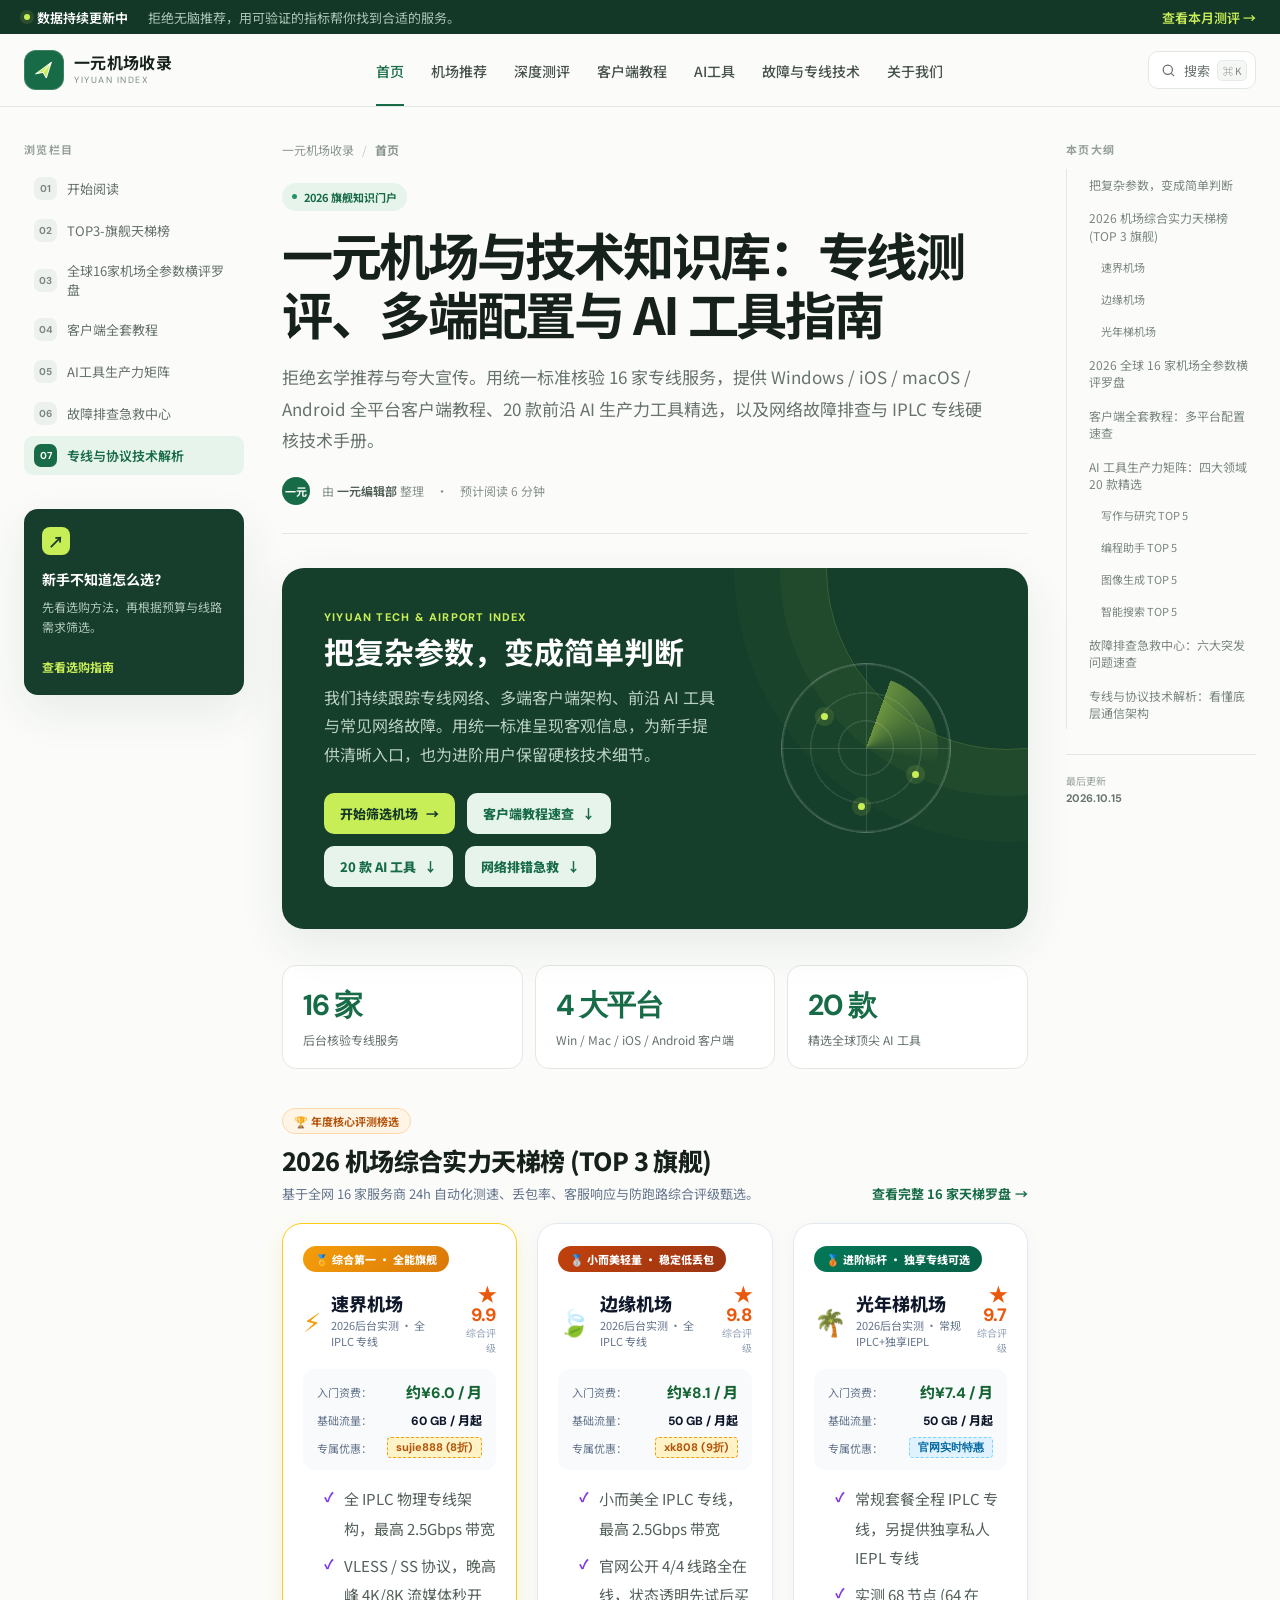
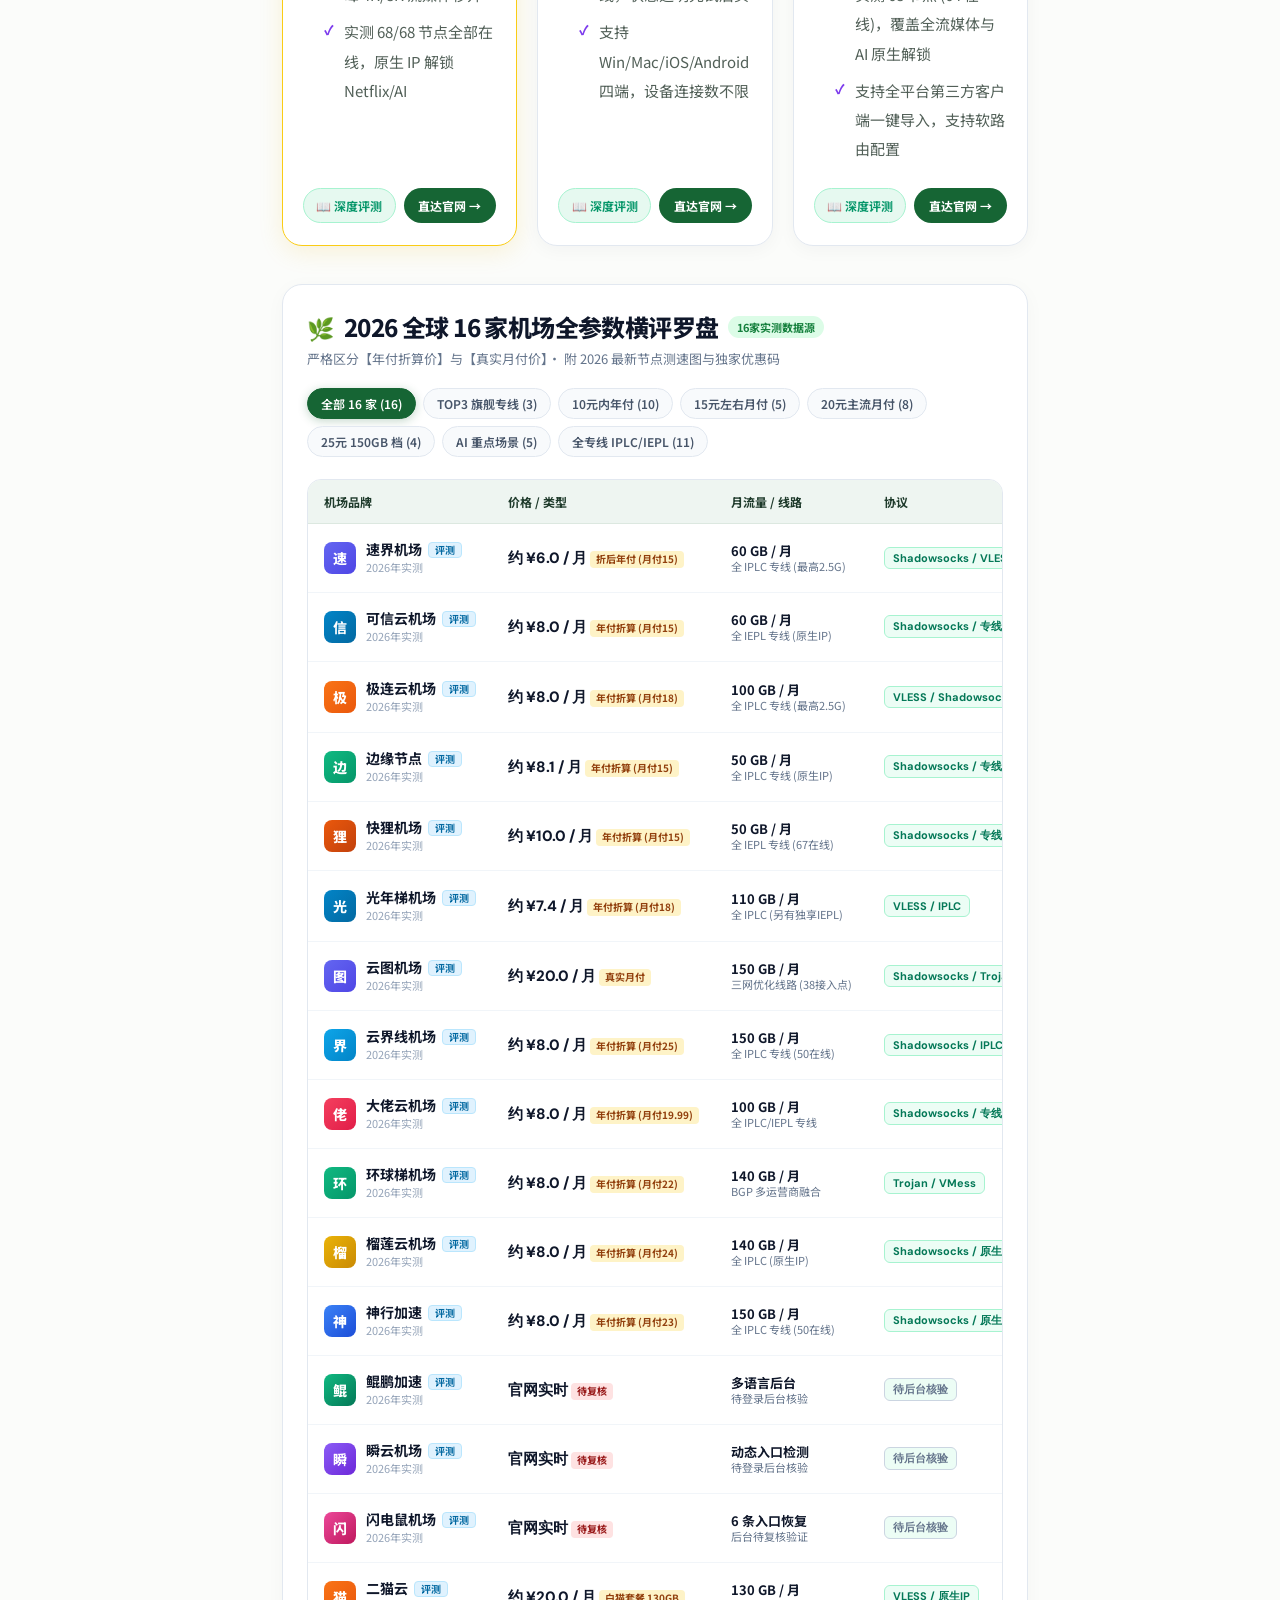
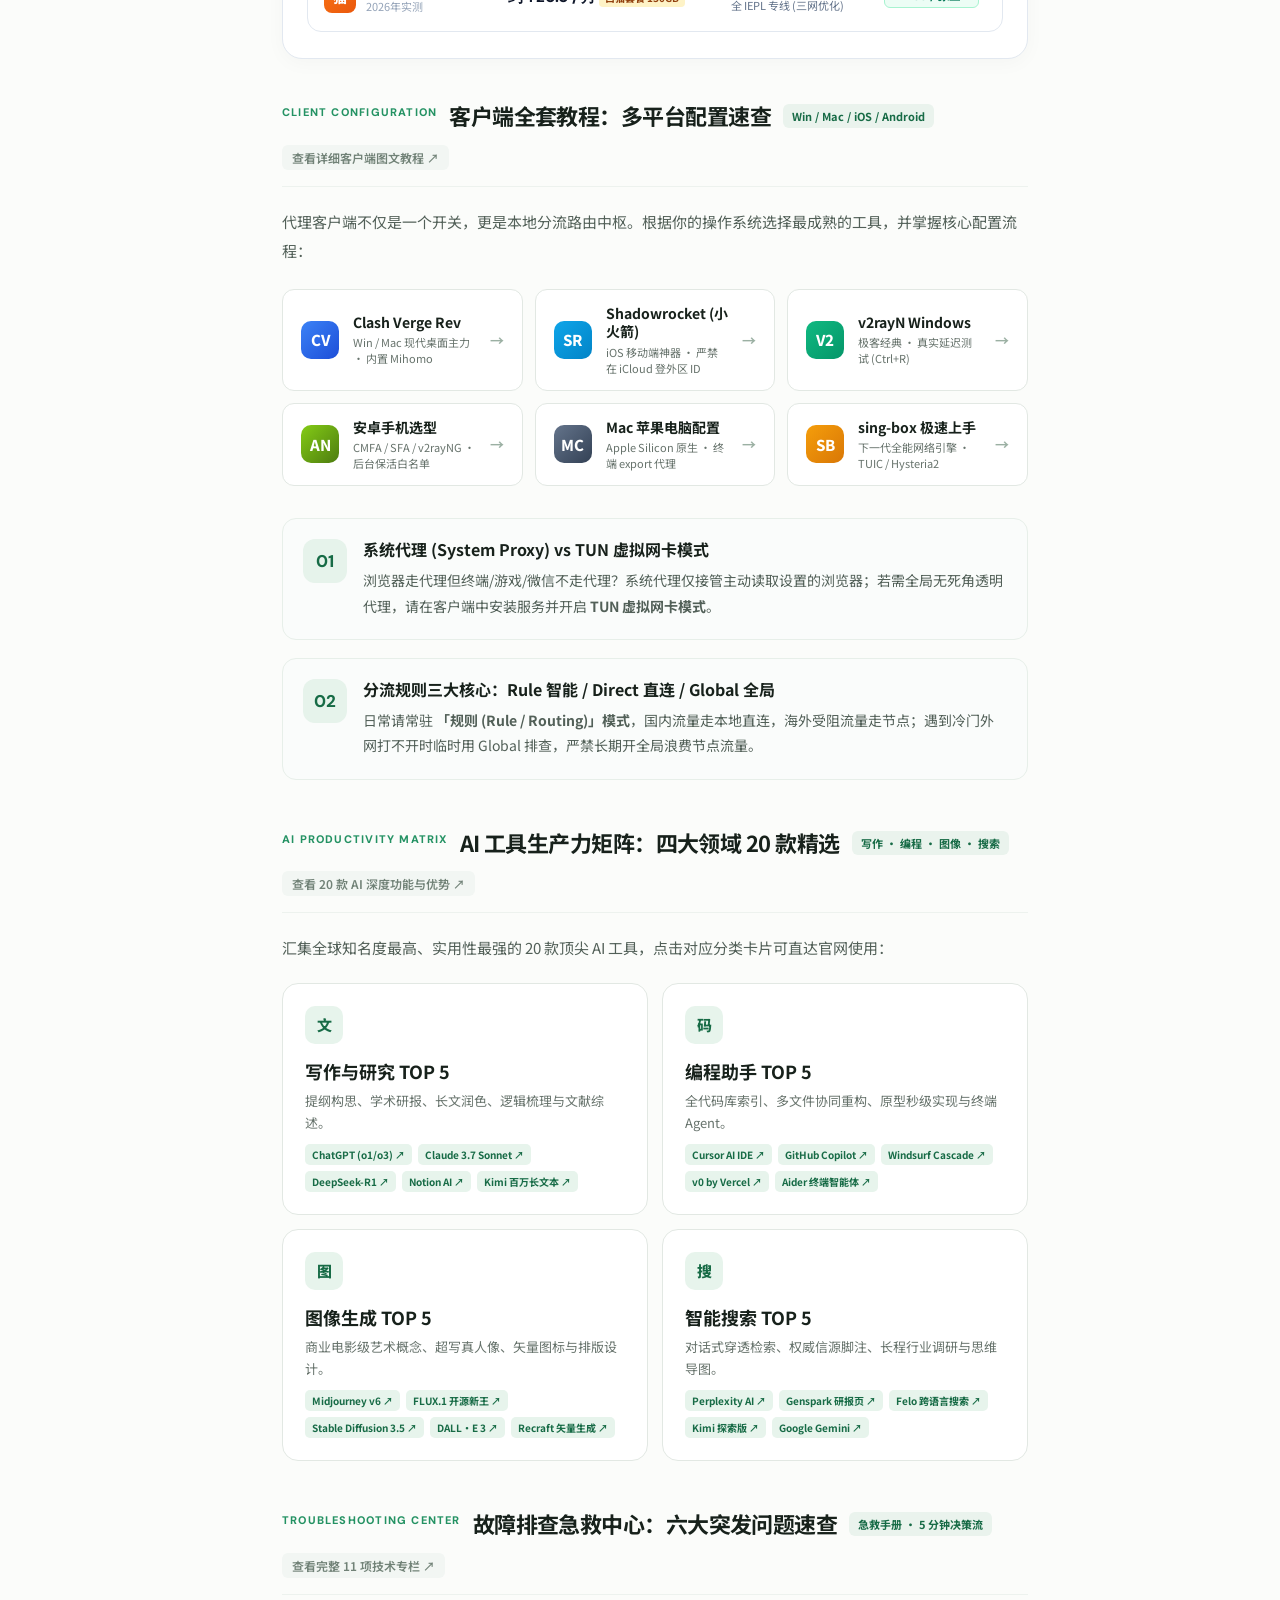
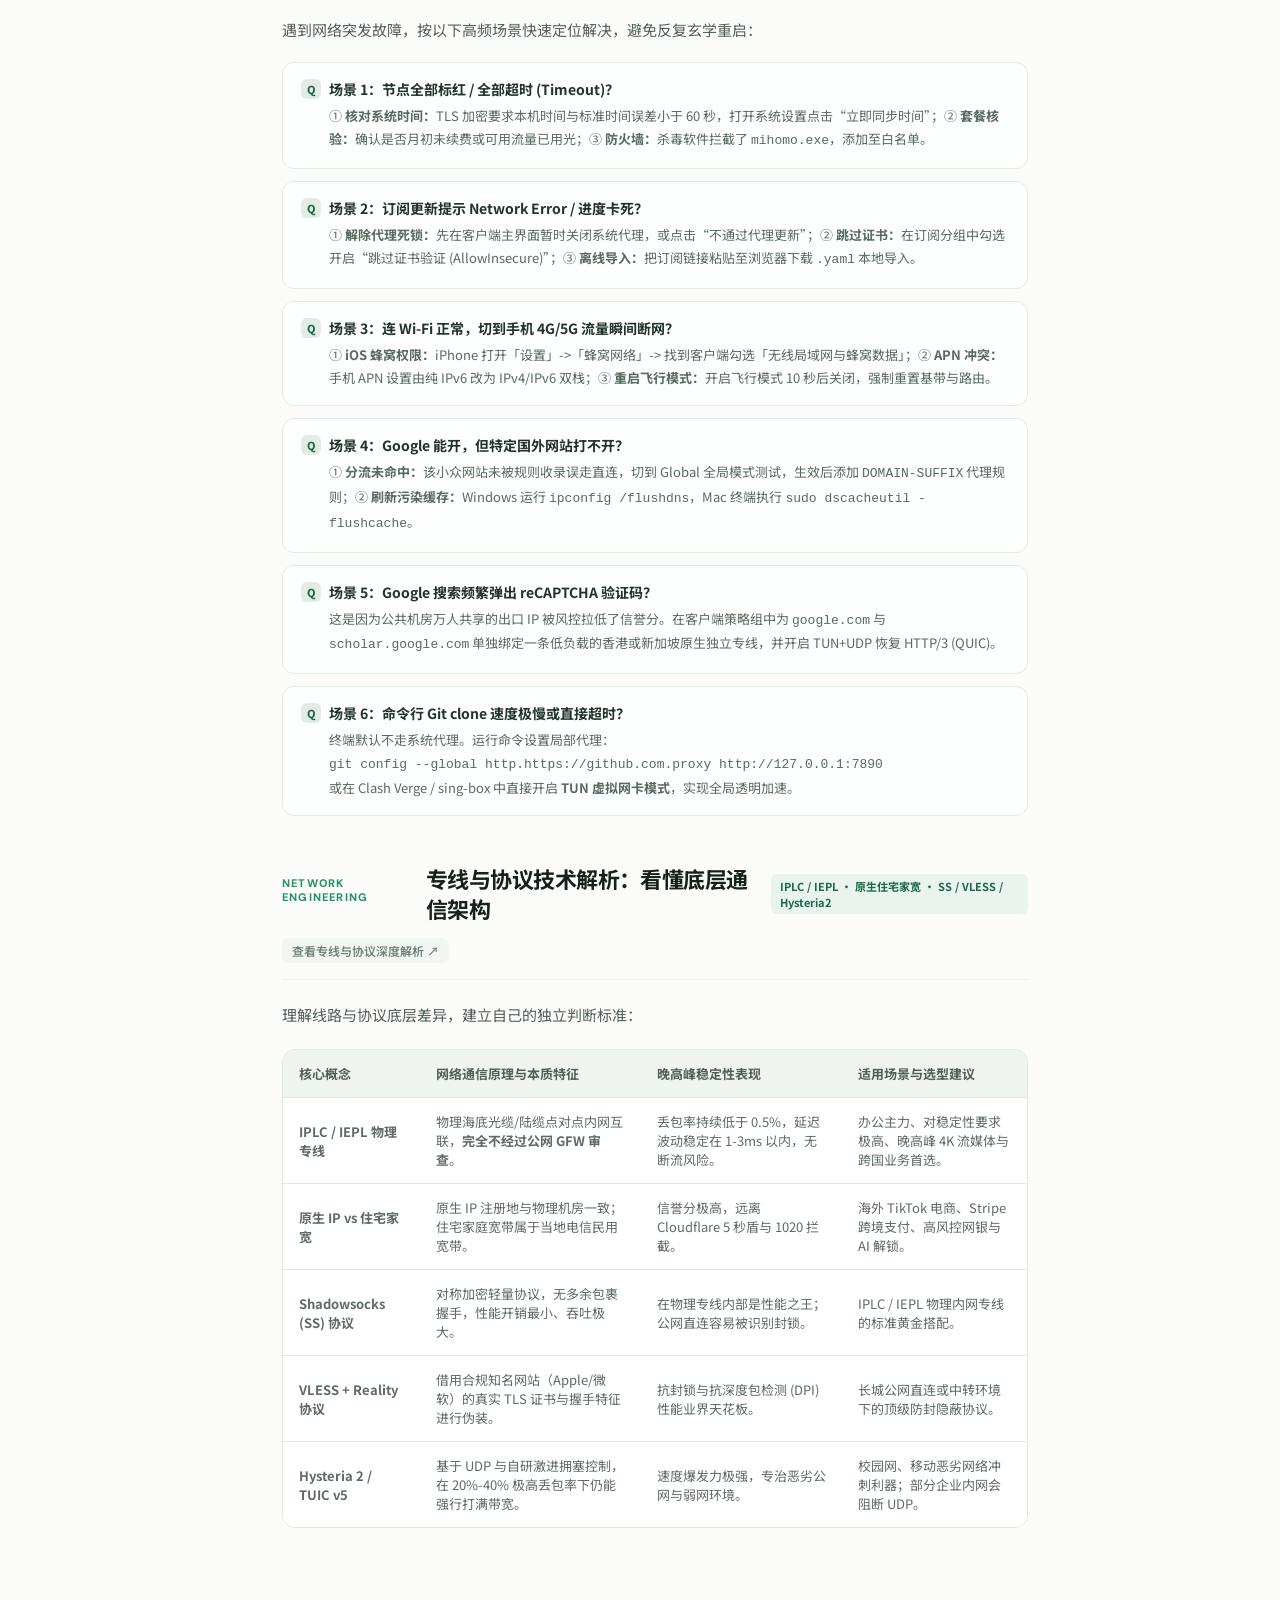
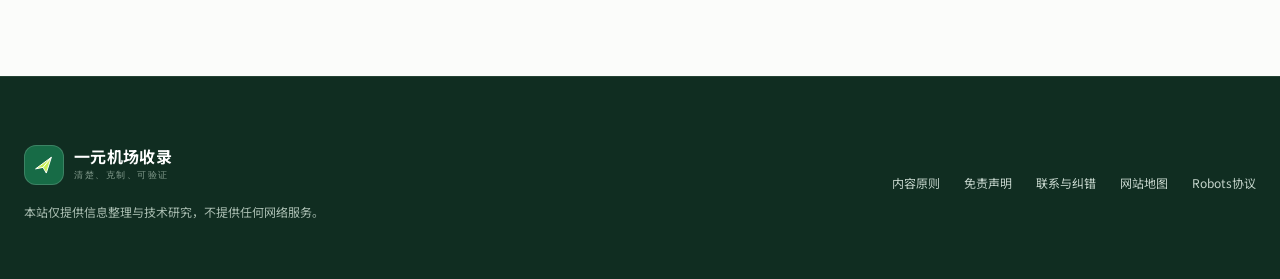
==== commit ee113a22: "Add ErMao Cloud review, recommendations, and update sitemap" ====
--- a/index.html
+++ b/index.html
@@ -3,10 +3,10 @@
   <head>
     <meta charset="UTF-8" />
     <meta name="viewport" content="width=device-width, initial-scale=1.0" />
-    <title>一元机场收录｜2026优质机场推荐·15家深度测评·IPLC专线与网络工具导航 (yiyuanjc.net)</title>
+    <title>一元机场收录｜2026优质机场推荐·16家深度测评·IPLC专线与网络工具导航 (yiyuanjc.net)</title>
     <meta
       name="description"
-      content="一元机场收录（yiyuanjc.net）提供全面客观的机场推荐、15家机场深度实测、IPLC/IEPL专线故障解析、Clash/Sing-box等全平台客户端配置教程及知名高效AI工具聚合导航。"
+      content="一元机场收录（yiyuanjc.net）提供全面客观的机场推荐、16家机场深度实测、IPLC/IEPL专线故障解析、Clash/Sing-box等全平台客户端配置教程及知名高效AI工具聚合导航。"
     />
     <meta
       name="keywords"
@@ -27,7 +27,7 @@
     <meta property="og:title" content="一元机场收录｜理性选择网络服务与机场深度测评" />
     <meta
       property="og:description"
-      content="拒绝盲目推荐，用客观、可验证的真实数据帮你筛选稳定网络服务：涵盖15家主流机场实测、IPLC专线对比与AI工具导航。"
+      content="拒绝盲目推荐，用客观、可验证的真实数据帮你筛选稳定网络服务：涵盖16家主流机场实测、IPLC专线对比与AI工具导航。"
     />
     <meta property="og:url" content="https://yiyuanjc.net/" />
     <meta property="og:locale" content="zh_CN" />
@@ -37,7 +37,7 @@
     <meta name="twitter:title" content="一元机场收录｜理性选择网络服务与机场深度测评" />
     <meta
       name="twitter:description"
-      content="拒绝盲目推荐，用客观、可验证的真实数据帮你筛选稳定网络服务：涵盖15家主流机场实测、IPLC专线对比与AI工具导航。"
+      content="拒绝盲目推荐，用客观、可验证的真实数据帮你筛选稳定网络服务：涵盖16家主流机场实测、IPLC专线对比与AI工具导航。"
     />
     <meta name="twitter:url" content="https://yiyuanjc.net/" />
 
@@ -61,7 +61,7 @@
           "url": "https://yiyuanjc.net/",
           "name": "一元机场收录",
           "alternateName": ["yiyuanjc.net", "一元机场导航", "Yiyuan Index"],
-          "description": "理性选择网络服务，提供机场推荐、15家机场深度实测、IPLC/IEPL专线科普、客户端配置教程及常用AI工具导航。",
+          "description": "理性选择网络服务，提供机场推荐、16家机场深度实测、IPLC/IEPL专线科普、客户端配置教程及常用AI工具导航。",
           "inLanguage": "zh-CN",
           "publisher": {
             "@id": "https://yiyuanjc.net/#organization"
@@ -79,7 +79,7 @@
           "@type": "WebPage",
           "@id": "https://yiyuanjc.net/#webpage",
           "url": "https://yiyuanjc.net/",
-          "name": "一元机场收录｜2026优质机场推荐·15家深度测评·IPLC专线与网络工具导航",
+          "name": "一元机场收录｜2026优质机场推荐·16家深度测评·IPLC专线与网络工具导航",
           "isPartOf": {
             "@id": "https://yiyuanjc.net/#website"
           },
